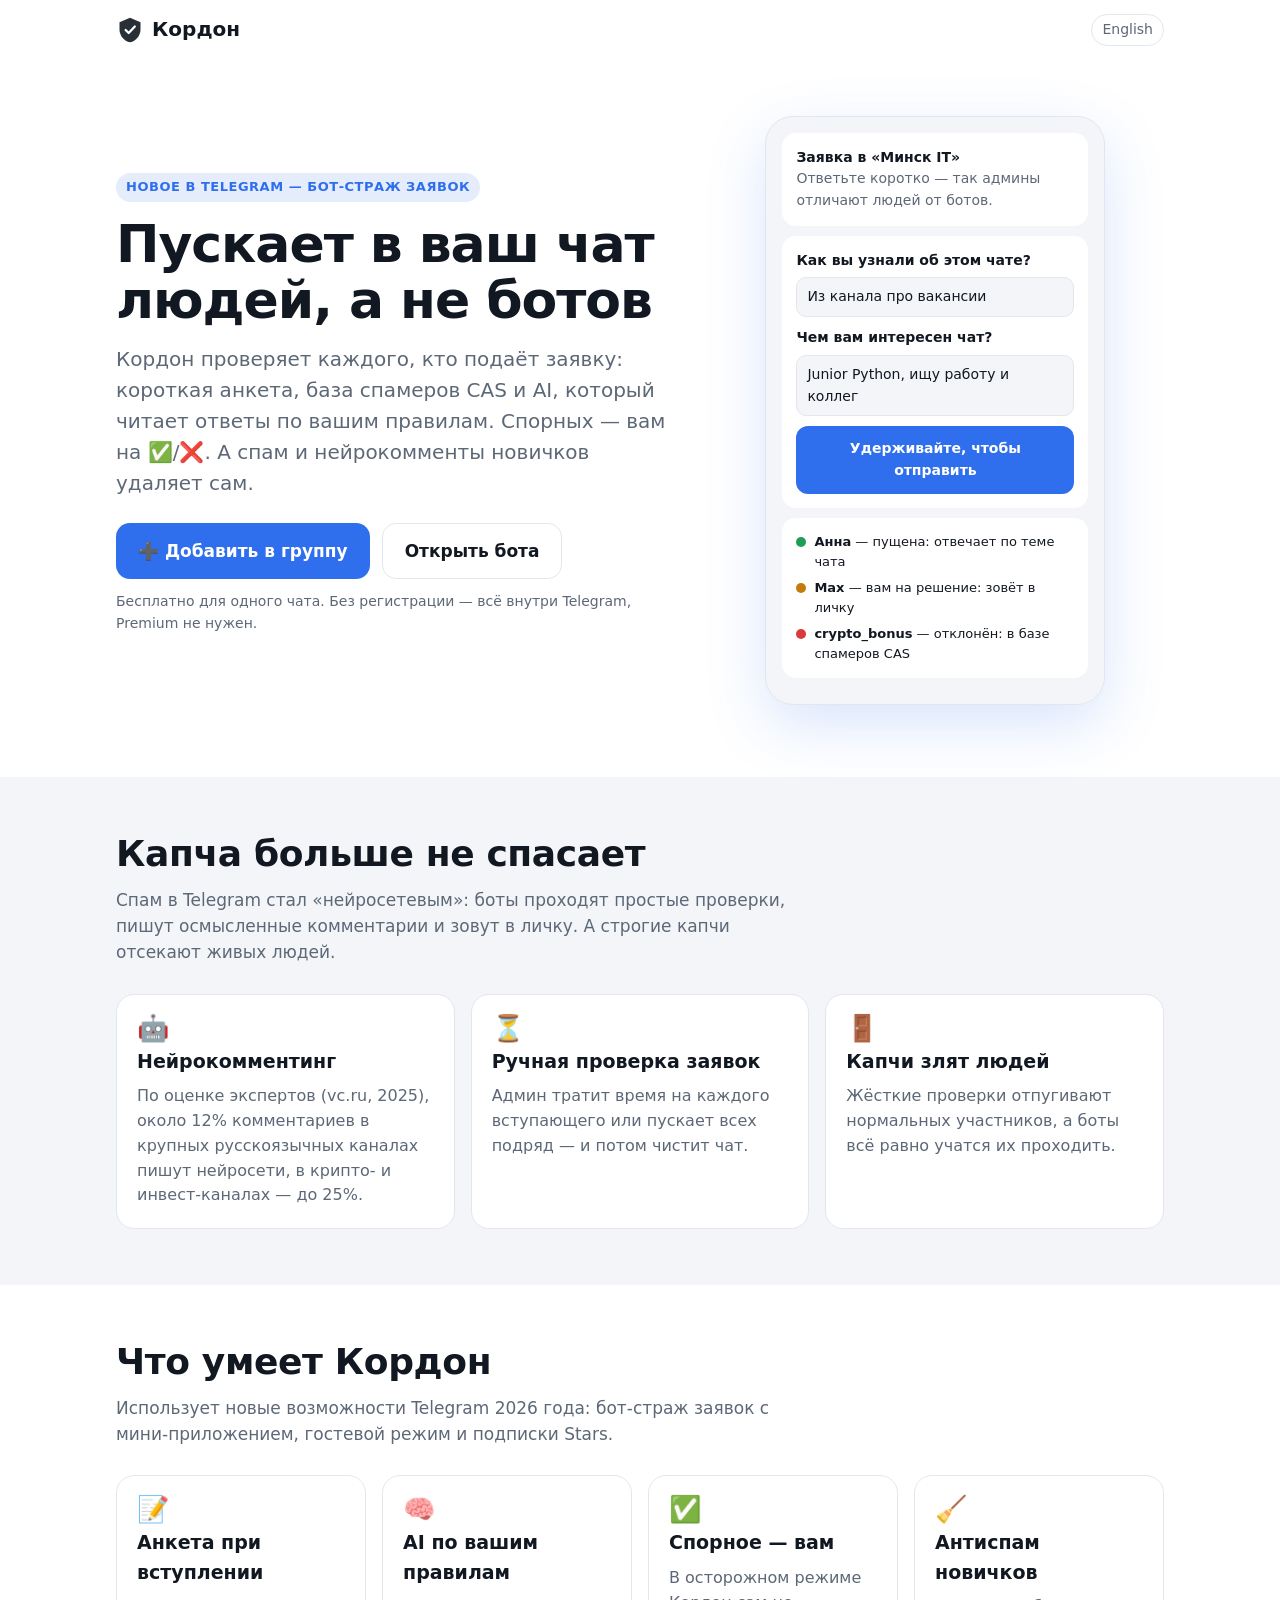
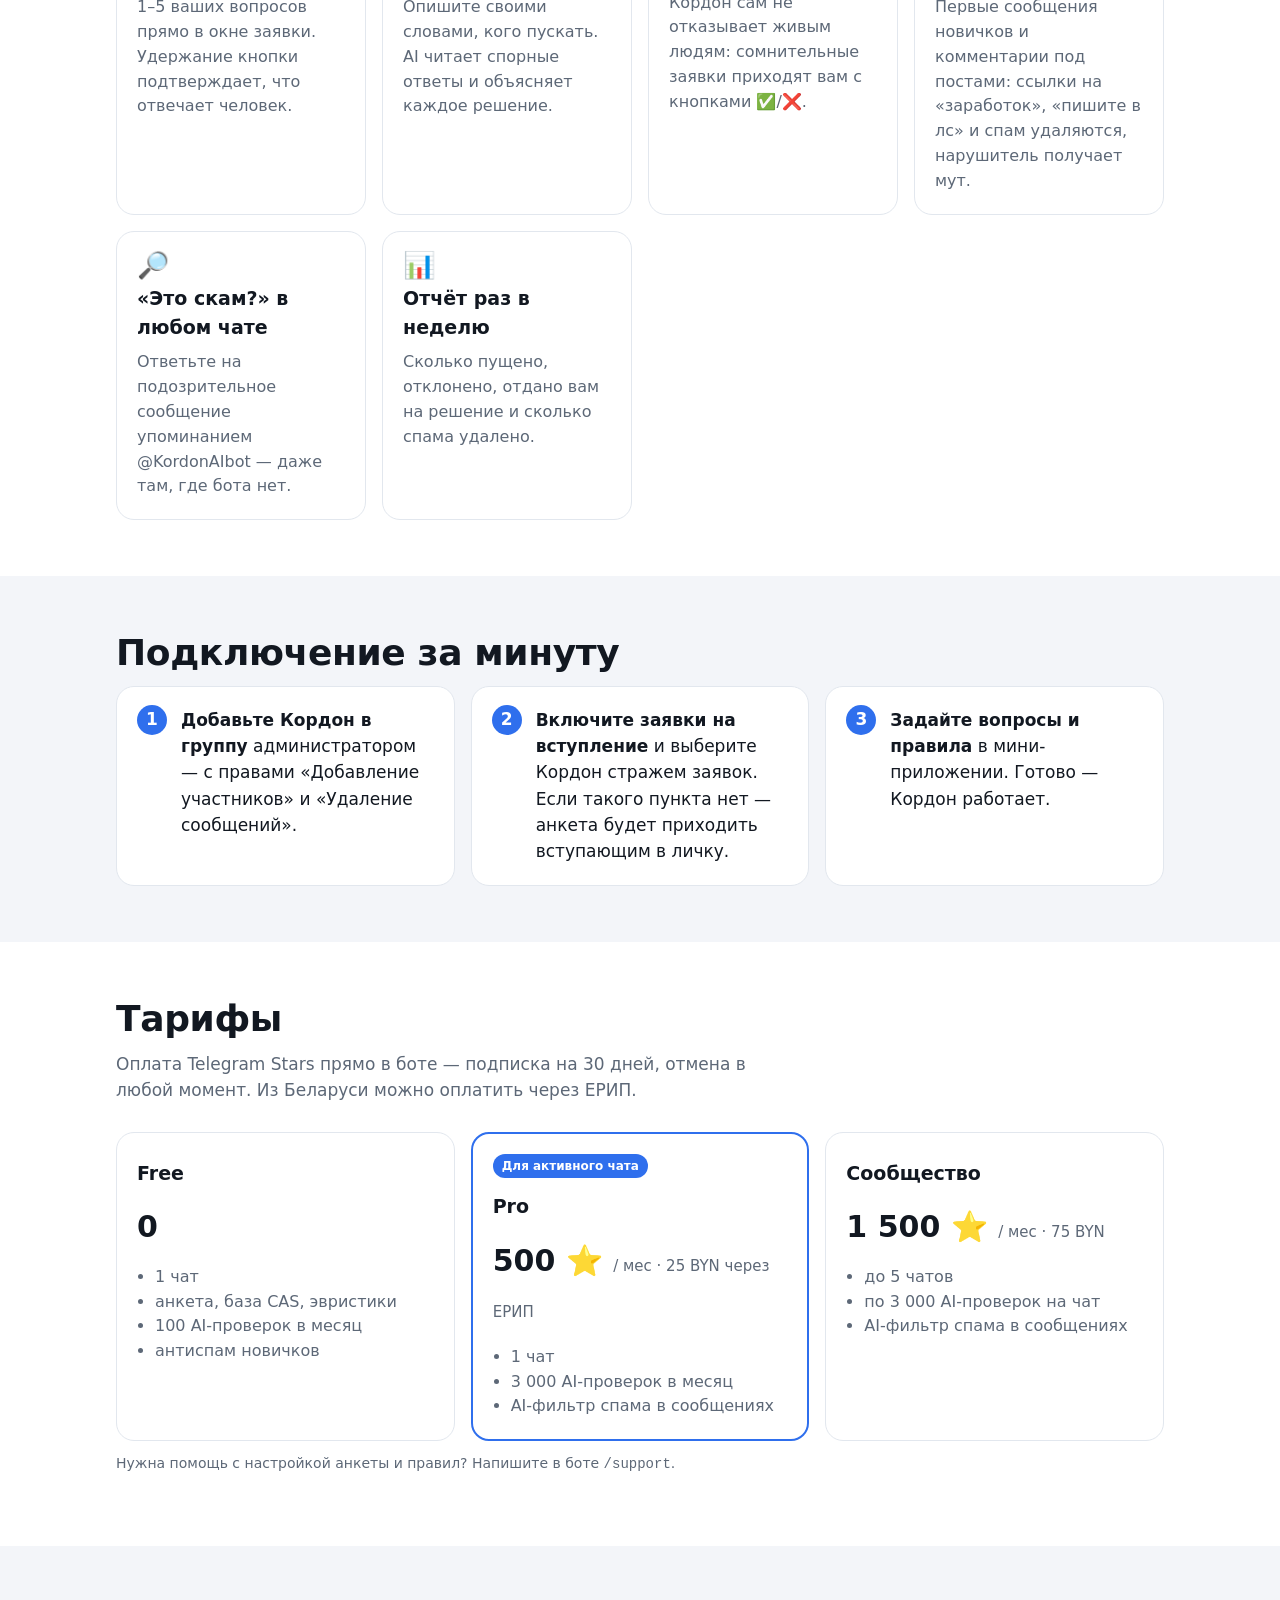
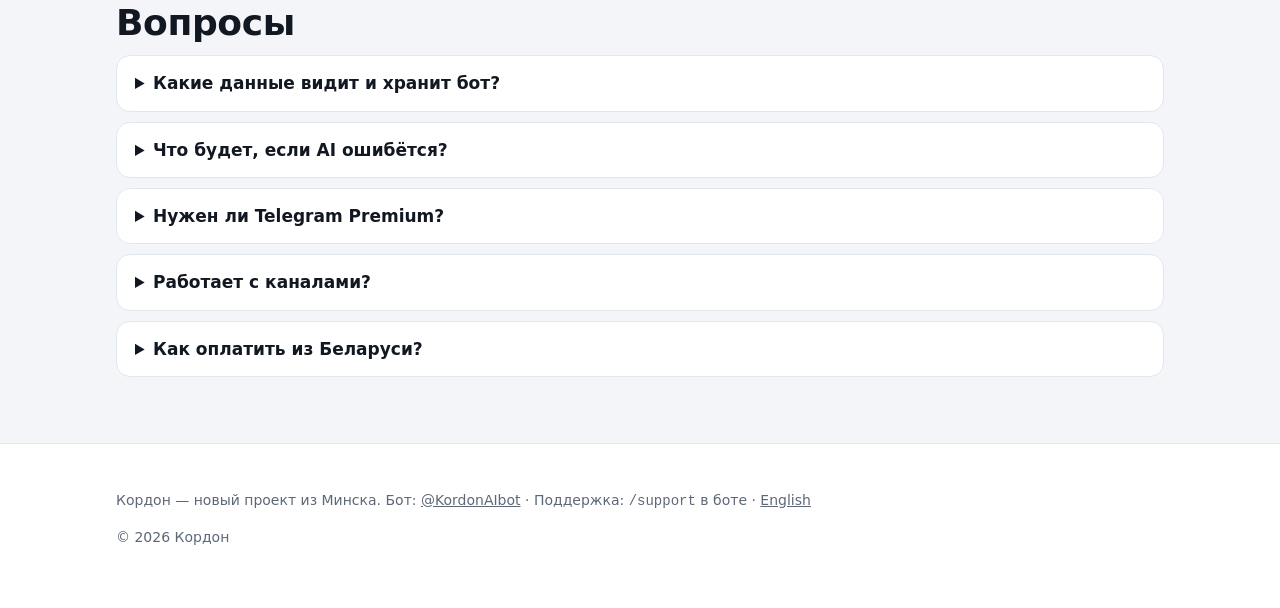
==== index.html @ aa1a2f5a "feat: Kordon landing page (RU/EN) Co-Authored-By: Claude Opus 5.5 <noreply@anthropic.com>" ====
<!doctype html>
<html lang="ru">
<head>
<meta charset="utf-8">
<meta name="viewport" content="width=device-width, initial-scale=1">
<title>Кордон — AI-страж Telegram-групп: пускает людей, а не ботов</title>
<meta name="description" content="Кордон проверяет заявки на вступление в Telegram-группы и каналы: анкета, база спамеров CAS и AI по вашим правилам. Удаляет спам и нейрокомменты новичков. Бесплатно для одного чата.">
<link rel="canonical" href="https://yarik002.github.io/kordon/">
<link rel="alternate" hreflang="ru" href="https://yarik002.github.io/kordon/">
<link rel="alternate" hreflang="en" href="https://yarik002.github.io/kordon/en/">
<meta property="og:title" content="Кордон — пускает в чат людей, а не ботов">
<meta property="og:description" content="AI-страж для Telegram-групп: анкета при вступлении, AI по вашим правилам, антиспам новичков.">
<meta property="og:type" content="website">
<meta property="og:url" content="https://yarik002.github.io/kordon/">
<link rel="icon" href="data:image/svg+xml,%3Csvg xmlns='http://www.w3.org/2000/svg' viewBox='0 0 32 32'%3E%3Cpath d='M16 2 4 7v8c0 7.5 5.1 13.4 12 15 6.9-1.6 12-7.5 12-15V7z' fill='%232f6fed'/%3E%3C/svg%3E">
<link rel="stylesheet" href="style.css">
<script type="application/ld+json">
{"@context":"https://schema.org","@type":"SoftwareApplication","name":"Кордон","applicationCategory":"BusinessApplication","operatingSystem":"Telegram",
 "description":"AI-страж для Telegram-групп и каналов: проверка заявок на вступление и антиспам.","url":"https://t.me/KordonAIbot",
 "offers":[{"@type":"Offer","name":"Free","price":"0","priceCurrency":"BYN"},{"@type":"Offer","name":"Pro","price":"25","priceCurrency":"BYN"},{"@type":"Offer","name":"Сообщество","price":"75","priceCurrency":"BYN"}]}
</script>
</head>
<body>
<div class="wrap">
  <header class="top">
    <a class="logo" href="./"><svg width="28" height="28" viewBox="0 0 32 32" aria-hidden="true"><path d="M16 2 4 7v8c0 7.5 5.1 13.4 12 15 6.9-1.6 12-7.5 12-15V7z" fill="currentColor" opacity=".9"/><path d="m11 16 3.5 3.5L21.5 12" stroke="#fff" stroke-width="2.6" fill="none" stroke-linecap="round" stroke-linejoin="round"/></svg>Кордон</a>
    <a class="lang" href="en/" hreflang="en" lang="en">English</a>
  </header>

  <main>
    <div class="hero">
      <div>
        <span class="eyebrow">Новое в Telegram — бот-страж заявок</span>
        <h1>Пускает в ваш чат людей, а&nbsp;не&nbsp;ботов</h1>
        <p class="lead">Кордон проверяет каждого, кто подаёт заявку: короткая анкета, база спамеров CAS и AI, который читает ответы по вашим правилам. Спорных — вам на ✅/❌. А спам и нейрокомменты новичков удаляет сам.</p>
        <div class="cta">
          <a class="btn" href="https://t.me/KordonAIbot?startgroup=setup&amp;admin=invite_users+delete_messages+restrict_members">➕ Добавить в группу</a>
          <a class="btn ghost" href="https://t.me/KordonAIbot">Открыть бота</a>
        </div>
        <p class="note">Бесплатно для одного чата. Без регистрации — всё внутри Telegram, Premium не нужен.</p>
      </div>
      <div class="phone" role="img" aria-label="Пример: анкета вступающего и решения Кордона">
        <div class="card"><b>Заявка в «Минск IT»</b><br><span style="color:var(--muted)">Ответьте коротко — так админы отличают людей от ботов.</span></div>
        <div class="card">
          <p class="q">Как вы узнали об этом чате?</p><div class="a">Из канала про вакансии</div>
          <p class="q">Чем вам интересен чат?</p><div class="a">Junior Python, ищу работу и коллег</div>
          <div class="hold">Удерживайте, чтобы отправить</div>
        </div>
        <div class="card">
          <div class="verdict"><span class="dot" style="background:var(--ok)"></span><span><b>Анна</b> — пущена: отвечает по теме чата</span></div>
          <div class="verdict" style="margin-top:6px"><span class="dot" style="background:var(--warn)"></span><span><b>Max</b> — вам на решение: зовёт в личку</span></div>
          <div class="verdict" style="margin-top:6px"><span class="dot" style="background:var(--bad)"></span><span><b>crypto_bonus</b> — отклонён: в базе спамеров CAS</span></div>
        </div>
      </div>
    </div>
  </main>
</div>

<section class="alt" id="why">
  <div class="wrap">
    <h2>Капча больше не спасает</h2>
    <p class="sub">Спам в Telegram стал «нейросетевым»: боты проходят простые проверки, пишут осмысленные комментарии и зовут в личку. А строгие капчи отсекают живых людей.</p>
    <div class="grid">
      <div class="tile"><div class="ico">🤖</div><h3>Нейрокомментинг</h3><p>По оценке экспертов (vc.ru, 2025), около 12% комментариев в крупных русскоязычных каналах пишут нейросети, в крипто- и инвест-каналах — до 25%.</p></div>
      <div class="tile"><div class="ico">⏳</div><h3>Ручная проверка заявок</h3><p>Админ тратит время на каждого вступающего или пускает всех подряд — и потом чистит чат.</p></div>
      <div class="tile"><div class="ico">🚪</div><h3>Капчи злят людей</h3><p>Жёсткие проверки отпугивают нормальных участников, а боты всё равно учатся их проходить.</p></div>
    </div>
  </div>
</section>

<section id="features">
  <div class="wrap">
    <h2>Что умеет Кордон</h2>
    <p class="sub">Использует новые возможности Telegram 2026 года: бот-страж заявок с мини-приложением, гостевой режим и подписки Stars.</p>
    <div class="grid">
      <div class="tile"><div class="ico">📝</div><h3>Анкета при вступлении</h3><p>1–5 ваших вопросов прямо в окне заявки. Удержание кнопки подтверждает, что отвечает человек.</p></div>
      <div class="tile"><div class="ico">🧠</div><h3>AI по вашим правилам</h3><p>Опишите своими словами, кого пускать. AI читает спорные ответы и объясняет каждое решение.</p></div>
      <div class="tile"><div class="ico">✅</div><h3>Спорное — вам</h3><p>В осторожном режиме Кордон сам не отказывает живым людям: сомнительные заявки приходят вам с кнопками ✅/❌.</p></div>
      <div class="tile"><div class="ico">🧹</div><h3>Антиспам новичков</h3><p>Первые сообщения новичков и комментарии под постами: ссылки на «заработок», «пишите в лс» и спам удаляются, нарушитель получает мут.</p></div>
      <div class="tile"><div class="ico">🔎</div><h3>«Это скам?» в любом чате</h3><p>Ответьте на подозрительное сообщение упоминанием @KordonAIbot — даже там, где бота нет.</p></div>
      <div class="tile"><div class="ico">📊</div><h3>Отчёт раз в неделю</h3><p>Сколько пущено, отклонено, отдано вам на решение и сколько спама удалено.</p></div>
    </div>
  </div>
</section>

<section class="alt" id="how">
  <div class="wrap">
    <h2>Подключение за минуту</h2>
    <ol class="steps">
      <li><b>Добавьте Кордон в группу</b> администратором — с правами «Добавление участников» и «Удаление сообщений».</li>
      <li><b>Включите заявки на вступление</b> и выберите Кордон стражем заявок. Если такого пункта нет — анкета будет приходить вступающим в личку.</li>
      <li><b>Задайте вопросы и правила</b> в мини-приложении. Готово — Кордон работает.</li>
    </ol>
  </div>
</section>

<section id="pricing">
  <div class="wrap">
    <h2>Тарифы</h2>
    <p class="sub">Оплата Telegram Stars прямо в боте — подписка на 30 дней, отмена в любой момент. Из Беларуси можно оплатить через ЕРИП.</p>
    <div class="grid">
      <div class="tile price"><h3>Free</h3><div class="amount">0</div><ul><li>1 чат</li><li>анкета, база CAS, эвристики</li><li>100 AI-проверок в месяц</li><li>антиспам новичков</li></ul></div>
      <div class="tile price hot"><span class="tag">Для активного чата</span><h3>Pro</h3><div class="amount">500 ⭐ <small>/ мес · 25 BYN через ЕРИП</small></div><ul><li>1 чат</li><li>3 000 AI-проверок в месяц</li><li>AI-фильтр спама в сообщениях</li></ul></div>
      <div class="tile price"><h3>Сообщество</h3><div class="amount">1 500 ⭐ <small>/ мес · 75 BYN</small></div><ul><li>до 5 чатов</li><li>по 3 000 AI-проверок на чат</li><li>AI-фильтр спама в сообщениях</li></ul></div>
    </div>
    <p class="note">Нужна помощь с настройкой анкеты и правил? Напишите в боте <code>/support</code>.</p>
  </div>
</section>

<section class="alt" id="faq">
  <div class="wrap">
    <h2>Вопросы</h2>
    <details><summary>Какие данные видит и хранит бот?</summary><p>Только заявки и сообщения в чатах, где он администратор. Ответы анкет видят админы чата, через 30 дней они удаляются. Для проверки спорных случаев текст отправляется AI-провайдеру (Google Gemini или OpenRouter). Мы не продаём данные и не собираем переписку массово.</p></details>
    <details><summary>Что будет, если AI ошибётся?</summary><p>В осторожном режиме (по умолчанию) AI не отклоняет людей сам: спорные заявки решаете вы. У каждого решения есть причина — её видно в уведомлении.</p></details>
    <details><summary>Нужен ли Telegram Premium?</summary><p>Нет. Ни вам, ни участникам.</p></details>
    <details><summary>Работает с каналами?</summary><p>Да. Для закрытого канала с заявками — анкета при вступлении. Для комментариев — добавьте Кордон администратором в группу обсуждений канала.</p></details>
    <details><summary>Как оплатить из Беларуси?</summary><p>Telegram Stars прямо в боте или ЕРИП: напишите в боте <code>/support</code> с названием тарифа — пришлём реквизиты.</p></details>
  </div>
</section>

<footer>
  <div class="wrap">
    <p>Кордон — новый проект из Минска. Бот: <a href="https://t.me/KordonAIbot">@KordonAIbot</a> · Поддержка: <code>/support</code> в боте · <a href="en/" hreflang="en">English</a></p>
    <p>© 2026 Кордон</p>
  </div>
</footer>
</body>
</html>
---- style.css ----
:root {
  color-scheme: light dark;
  --bg: #ffffff; --bg2: #f3f5f9; --text: #121821; --muted: #5d6877; --line: #e2e7ee;
  --accent: #2f6fed; --accent-2: #1d4fc4; --on-accent: #fff; --ok: #1f9d55; --warn: #c27c0e; --bad: #d93a3a;
  --radius: 18px; --max: 1080px;
}
@media (prefers-color-scheme: dark) {
  :root { --bg: #0e141b; --bg2: #151d27; --text: #eef2f7; --muted: #9aa7b6; --line: #253140; --accent: #5b8ff5; --accent-2: #7aa6ff; }
}
* { box-sizing: border-box; }
html { -webkit-text-size-adjust: 100%; scroll-behavior: smooth; }
body { margin: 0; background: var(--bg); color: var(--text); font: 17px/1.55 system-ui, -apple-system, "Segoe UI", Roboto, sans-serif; overflow-wrap: anywhere; }
a { color: var(--accent); }
.wrap { max-width: var(--max); margin: 0 auto; padding: 0 16px; }
header.top { display: flex; align-items: center; justify-content: space-between; gap: 12px; padding: 14px 0; }
.logo { display: flex; align-items: center; gap: 8px; font-weight: 800; font-size: 20px; color: var(--text); text-decoration: none; }
.logo svg { flex: none; }
.lang { font-size: 14px; color: var(--muted); text-decoration: none; border: 1px solid var(--line); padding: 4px 10px; border-radius: 99px; }
.hero { display: grid; gap: 32px; align-items: center; padding: 32px 0 48px; }
@media (min-width: 860px) { .hero { grid-template-columns: 1.1fr .9fr; padding: 56px 0 72px; } }
.eyebrow { display: inline-block; font-size: 13px; font-weight: 700; letter-spacing: .04em; text-transform: uppercase; color: var(--accent); background: color-mix(in srgb, var(--accent) 12%, transparent); padding: 4px 10px; border-radius: 99px; }
h1 { font-size: clamp(32px, 6vw, 52px); line-height: 1.08; margin: 14px 0 16px; letter-spacing: -.02em; }
.lead { font-size: clamp(17px, 2.2vw, 20px); color: var(--muted); margin: 0 0 24px; max-width: 34em; }
.cta { display: flex; flex-wrap: wrap; gap: 12px; }
.btn { display: inline-flex; align-items: center; justify-content: center; gap: 8px; padding: 14px 22px; border-radius: 14px; font-weight: 700; text-decoration: none; background: var(--accent); color: var(--on-accent); }
.btn:hover { background: var(--accent-2); }
.btn.ghost { background: transparent; color: var(--text); border: 1px solid var(--line); }
.note { font-size: 14px; color: var(--muted); margin-top: 12px; }
/* макет анкеты */
.phone { justify-self: center; width: min(340px, 100%); background: var(--bg2); border: 1px solid var(--line); border-radius: 28px; padding: 16px; box-shadow: 0 20px 60px color-mix(in srgb, var(--accent) 18%, transparent); }
.phone .card { background: var(--bg); border-radius: 14px; padding: 14px; margin-bottom: 10px; font-size: 14px; }
.phone .q { font-weight: 700; margin: 0 0 6px; }
.phone .a { background: var(--bg2); border: 1px solid var(--line); border-radius: 10px; padding: 8px 10px; color: var(--text); margin-bottom: 10px; }
.phone .hold { background: var(--accent); color: var(--on-accent); text-align: center; font-weight: 700; padding: 12px; border-radius: 12px; font-size: 14px; }
.phone .verdict { display: flex; gap: 8px; align-items: flex-start; font-size: 13px; }
.dot { width: 10px; height: 10px; border-radius: 50%; margin-top: 5px; flex: none; }
section { padding: 56px 0; }
section.alt { background: var(--bg2); }
h2 { font-size: clamp(26px, 4vw, 36px); line-height: 1.15; margin: 0 0 12px; letter-spacing: -.01em; }
.sub { color: var(--muted); margin: 0 0 28px; max-width: 40em; }
.grid { display: grid; gap: 16px; grid-template-columns: repeat(auto-fit, minmax(min(100%, 240px), 1fr)); }
.tile { background: var(--bg); border: 1px solid var(--line); border-radius: var(--radius); padding: 20px; }
section.alt .tile { background: var(--bg); }
.tile h3 { margin: 6px 0 8px; font-size: 19px; }
.tile p { margin: 0; color: var(--muted); font-size: 16px; }
.ico { font-size: 26px; line-height: 1; }
.steps { counter-reset: s; display: grid; gap: 16px; grid-template-columns: repeat(auto-fit, minmax(min(100%, 260px), 1fr)); }
.steps li { list-style: none; background: var(--bg); border: 1px solid var(--line); border-radius: var(--radius); padding: 20px 20px 20px 64px; position: relative; }
.steps li::before { counter-increment: s; content: counter(s); position: absolute; left: 20px; top: 18px; width: 30px; height: 30px; border-radius: 50%; background: var(--accent); color: var(--on-accent); display: grid; place-items: center; font-weight: 800; }
.steps { padding: 0; margin: 0; }
.price { display: flex; flex-direction: column; gap: 8px; }
.price .amount { font-size: 30px; font-weight: 800; }
.price .amount small { font-size: 15px; color: var(--muted); font-weight: 500; }
.price ul { margin: 6px 0 0; padding-left: 18px; color: var(--muted); font-size: 16px; }
.price.hot { border: 2px solid var(--accent); }
.tag { align-self: flex-start; font-size: 12px; font-weight: 800; color: var(--on-accent); background: var(--accent); padding: 3px 9px; border-radius: 99px; }
details { background: var(--bg); border: 1px solid var(--line); border-radius: 14px; padding: 14px 18px; margin-bottom: 10px; }
summary { cursor: pointer; font-weight: 700; }
details p { color: var(--muted); margin: 10px 0 0; }
footer { padding: 32px 0 48px; color: var(--muted); font-size: 14px; border-top: 1px solid var(--line); }
footer a { color: var(--muted); }
:focus-visible { outline: 3px solid var(--accent); outline-offset: 3px; border-radius: 6px; }
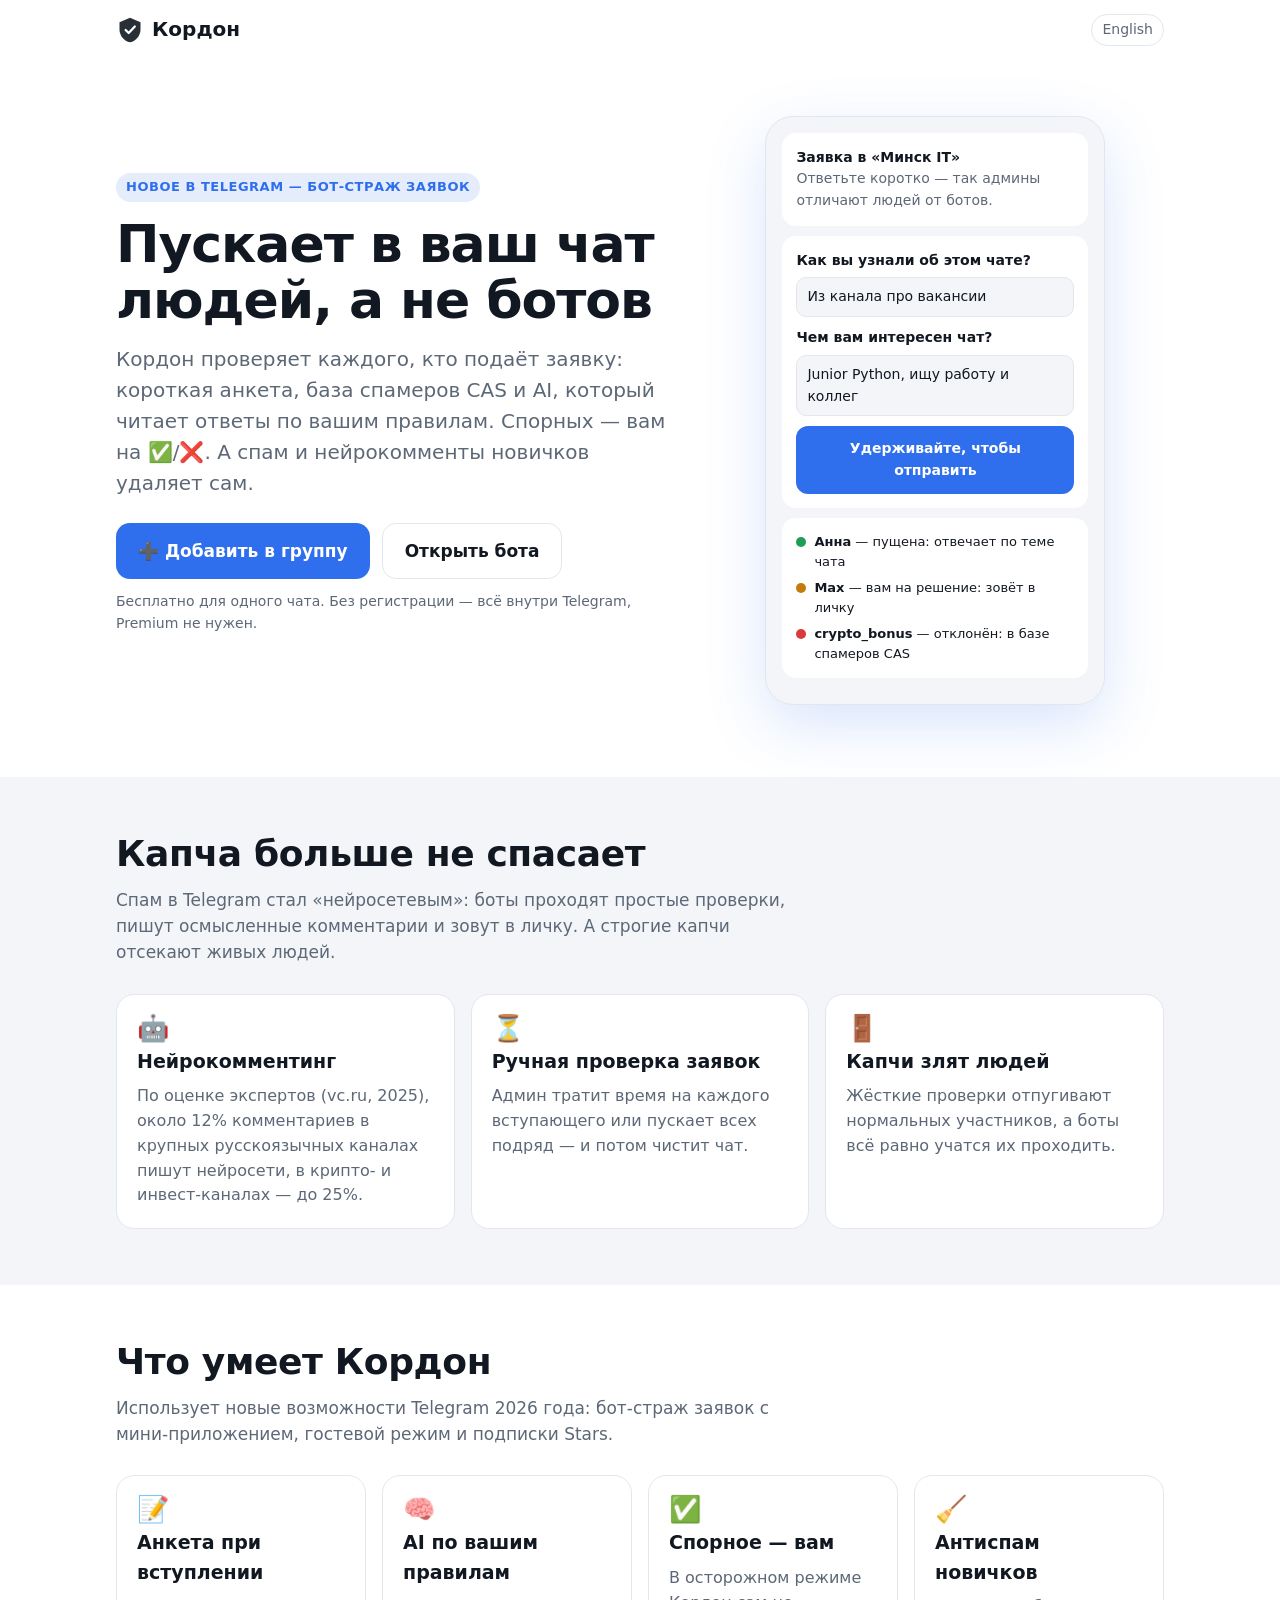
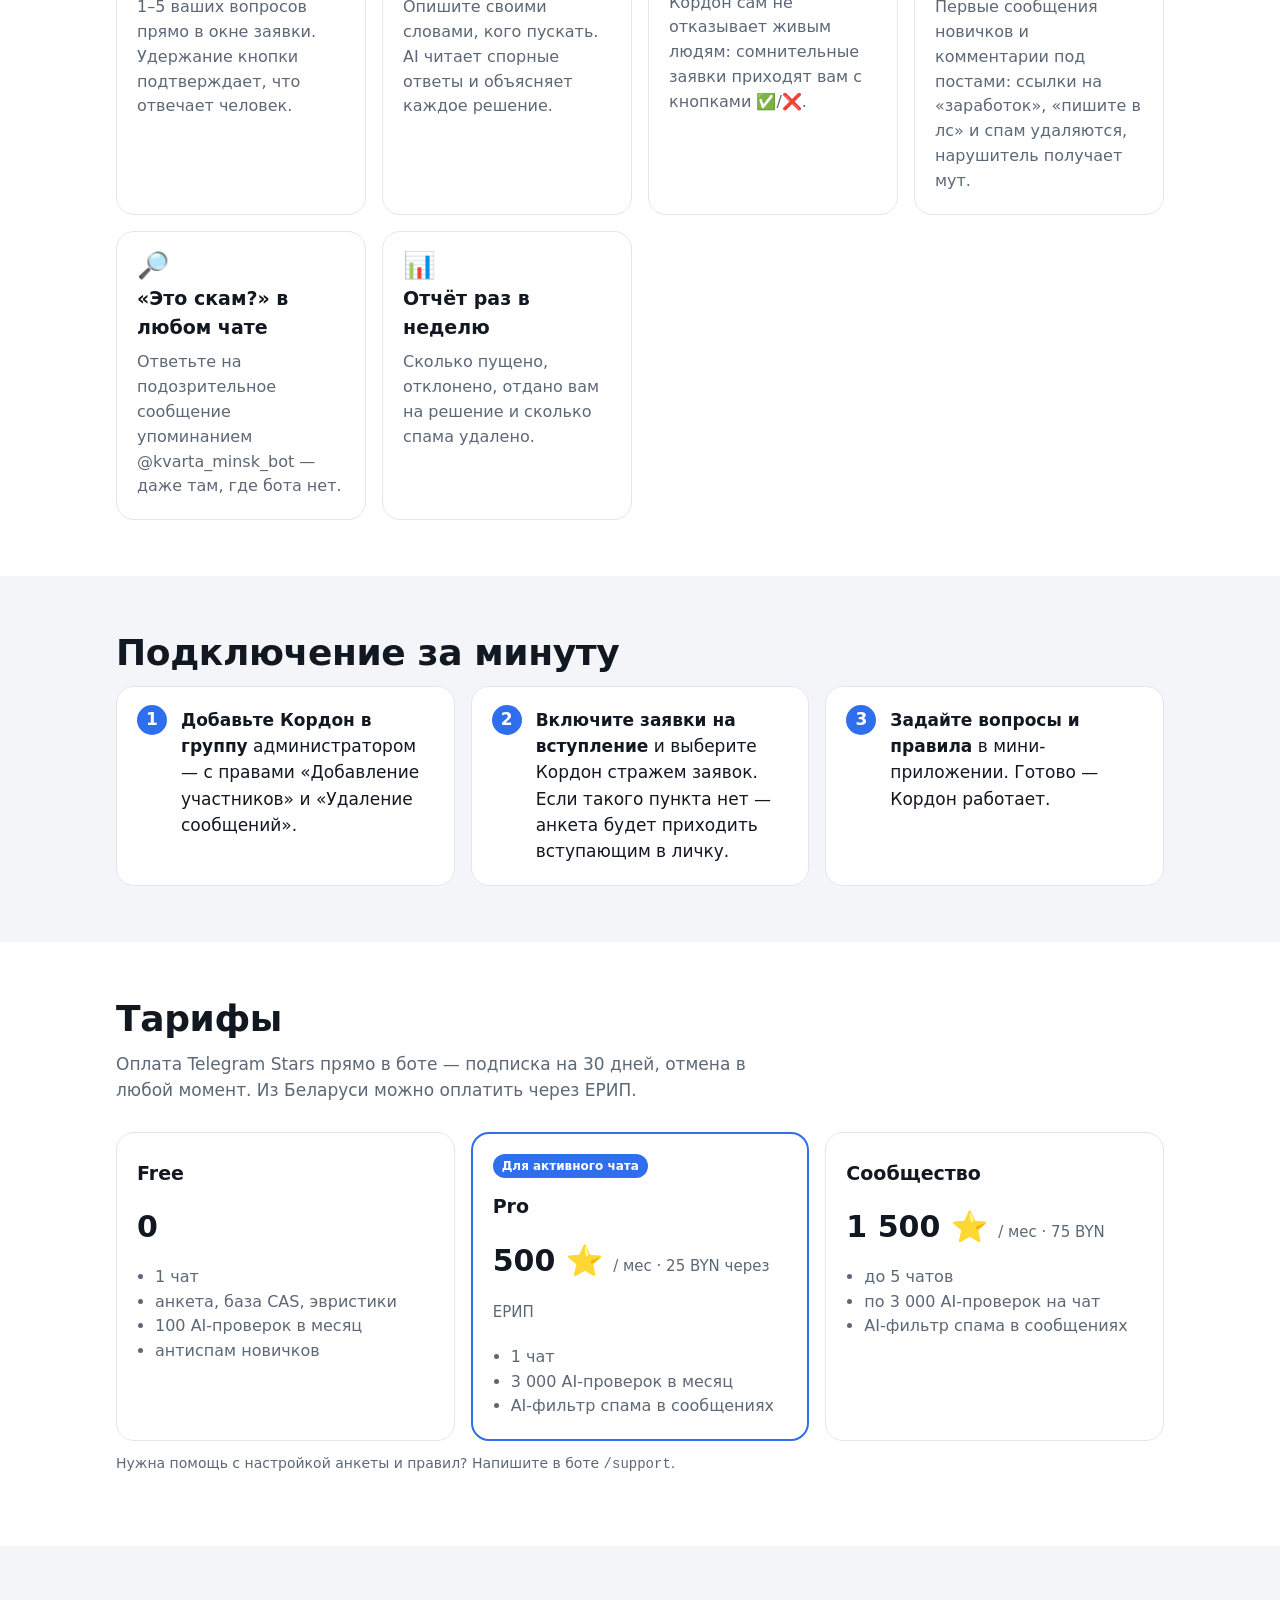
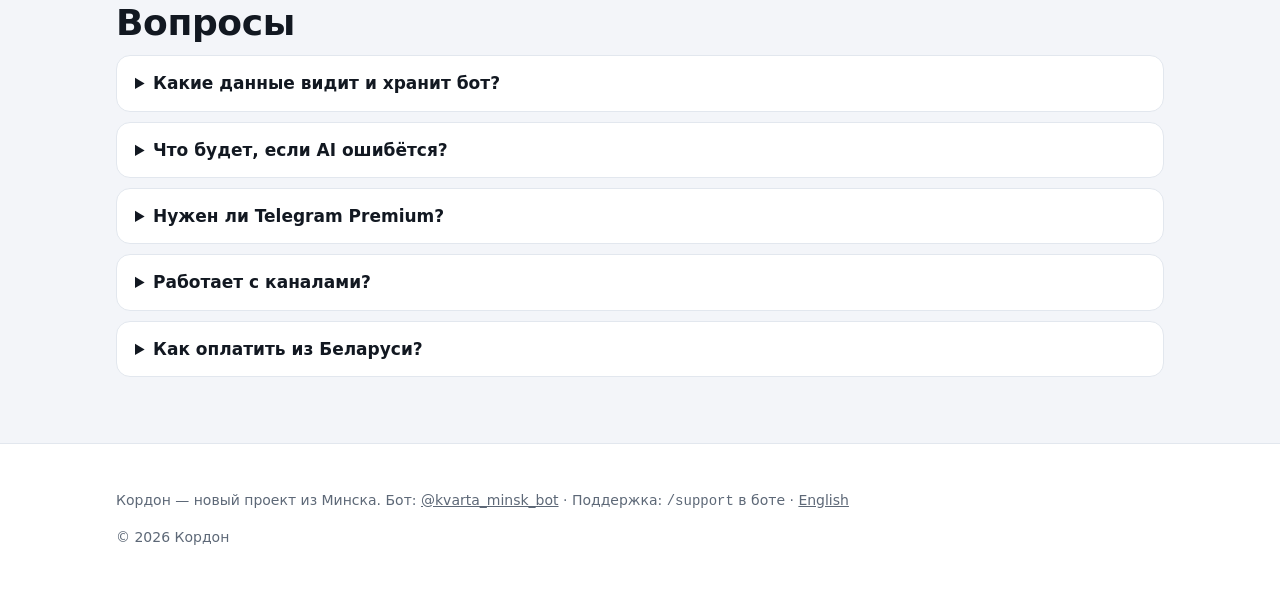
==== commit d502e6fd: "chore: bot username kvarta_minsk_bot Co-Authored-By: Claude Opus 5.5 <noreply@anthropic.com>" ====
--- a/index.html
+++ b/index.html
@@ -16,7 +16,7 @@
 <link rel="stylesheet" href="style.css">
 <script type="application/ld+json">
 {"@context":"https://schema.org","@type":"SoftwareApplication","name":"Кордон","applicationCategory":"BusinessApplication","operatingSystem":"Telegram",
- "description":"AI-страж для Telegram-групп и каналов: проверка заявок на вступление и антиспам.","url":"https://t.me/KordonAIbot",
+ "description":"AI-страж для Telegram-групп и каналов: проверка заявок на вступление и антиспам.","url":"https://t.me/kvarta_minsk_bot",
  "offers":[{"@type":"Offer","name":"Free","price":"0","priceCurrency":"BYN"},{"@type":"Offer","name":"Pro","price":"25","priceCurrency":"BYN"},{"@type":"Offer","name":"Сообщество","price":"75","priceCurrency":"BYN"}]}
 </script>
 </head>
@@ -34,8 +34,8 @@
         <h1>Пускает в ваш чат людей, а&nbsp;не&nbsp;ботов</h1>
         <p class="lead">Кордон проверяет каждого, кто подаёт заявку: короткая анкета, база спамеров CAS и AI, который читает ответы по вашим правилам. Спорных — вам на ✅/❌. А спам и нейрокомменты новичков удаляет сам.</p>
         <div class="cta">
-          <a class="btn" href="https://t.me/KordonAIbot?startgroup=setup&amp;admin=invite_users+delete_messages+restrict_members">➕ Добавить в группу</a>
-          <a class="btn ghost" href="https://t.me/KordonAIbot">Открыть бота</a>
+          <a class="btn" href="https://t.me/kvarta_minsk_bot?startgroup=setup&amp;admin=invite_users+delete_messages+restrict_members">➕ Добавить в группу</a>
+          <a class="btn ghost" href="https://t.me/kvarta_minsk_bot">Открыть бота</a>
         </div>
         <p class="note">Бесплатно для одного чата. Без регистрации — всё внутри Telegram, Premium не нужен.</p>
       </div>
@@ -77,7 +77,7 @@
       <div class="tile"><div class="ico">🧠</div><h3>AI по вашим правилам</h3><p>Опишите своими словами, кого пускать. AI читает спорные ответы и объясняет каждое решение.</p></div>
       <div class="tile"><div class="ico">✅</div><h3>Спорное — вам</h3><p>В осторожном режиме Кордон сам не отказывает живым людям: сомнительные заявки приходят вам с кнопками ✅/❌.</p></div>
       <div class="tile"><div class="ico">🧹</div><h3>Антиспам новичков</h3><p>Первые сообщения новичков и комментарии под постами: ссылки на «заработок», «пишите в лс» и спам удаляются, нарушитель получает мут.</p></div>
-      <div class="tile"><div class="ico">🔎</div><h3>«Это скам?» в любом чате</h3><p>Ответьте на подозрительное сообщение упоминанием @KordonAIbot — даже там, где бота нет.</p></div>
+      <div class="tile"><div class="ico">🔎</div><h3>«Это скам?» в любом чате</h3><p>Ответьте на подозрительное сообщение упоминанием @kvarta_minsk_bot — даже там, где бота нет.</p></div>
       <div class="tile"><div class="ico">📊</div><h3>Отчёт раз в неделю</h3><p>Сколько пущено, отклонено, отдано вам на решение и сколько спама удалено.</p></div>
     </div>
   </div>
@@ -120,7 +120,7 @@
 
 <footer>
   <div class="wrap">
-    <p>Кордон — новый проект из Минска. Бот: <a href="https://t.me/KordonAIbot">@KordonAIbot</a> · Поддержка: <code>/support</code> в боте · <a href="en/" hreflang="en">English</a></p>
+    <p>Кордон — новый проект из Минска. Бот: <a href="https://t.me/kvarta_minsk_bot">@kvarta_minsk_bot</a> · Поддержка: <code>/support</code> в боте · <a href="en/" hreflang="en">English</a></p>
     <p>© 2026 Кордон</p>
   </div>
 </footer>
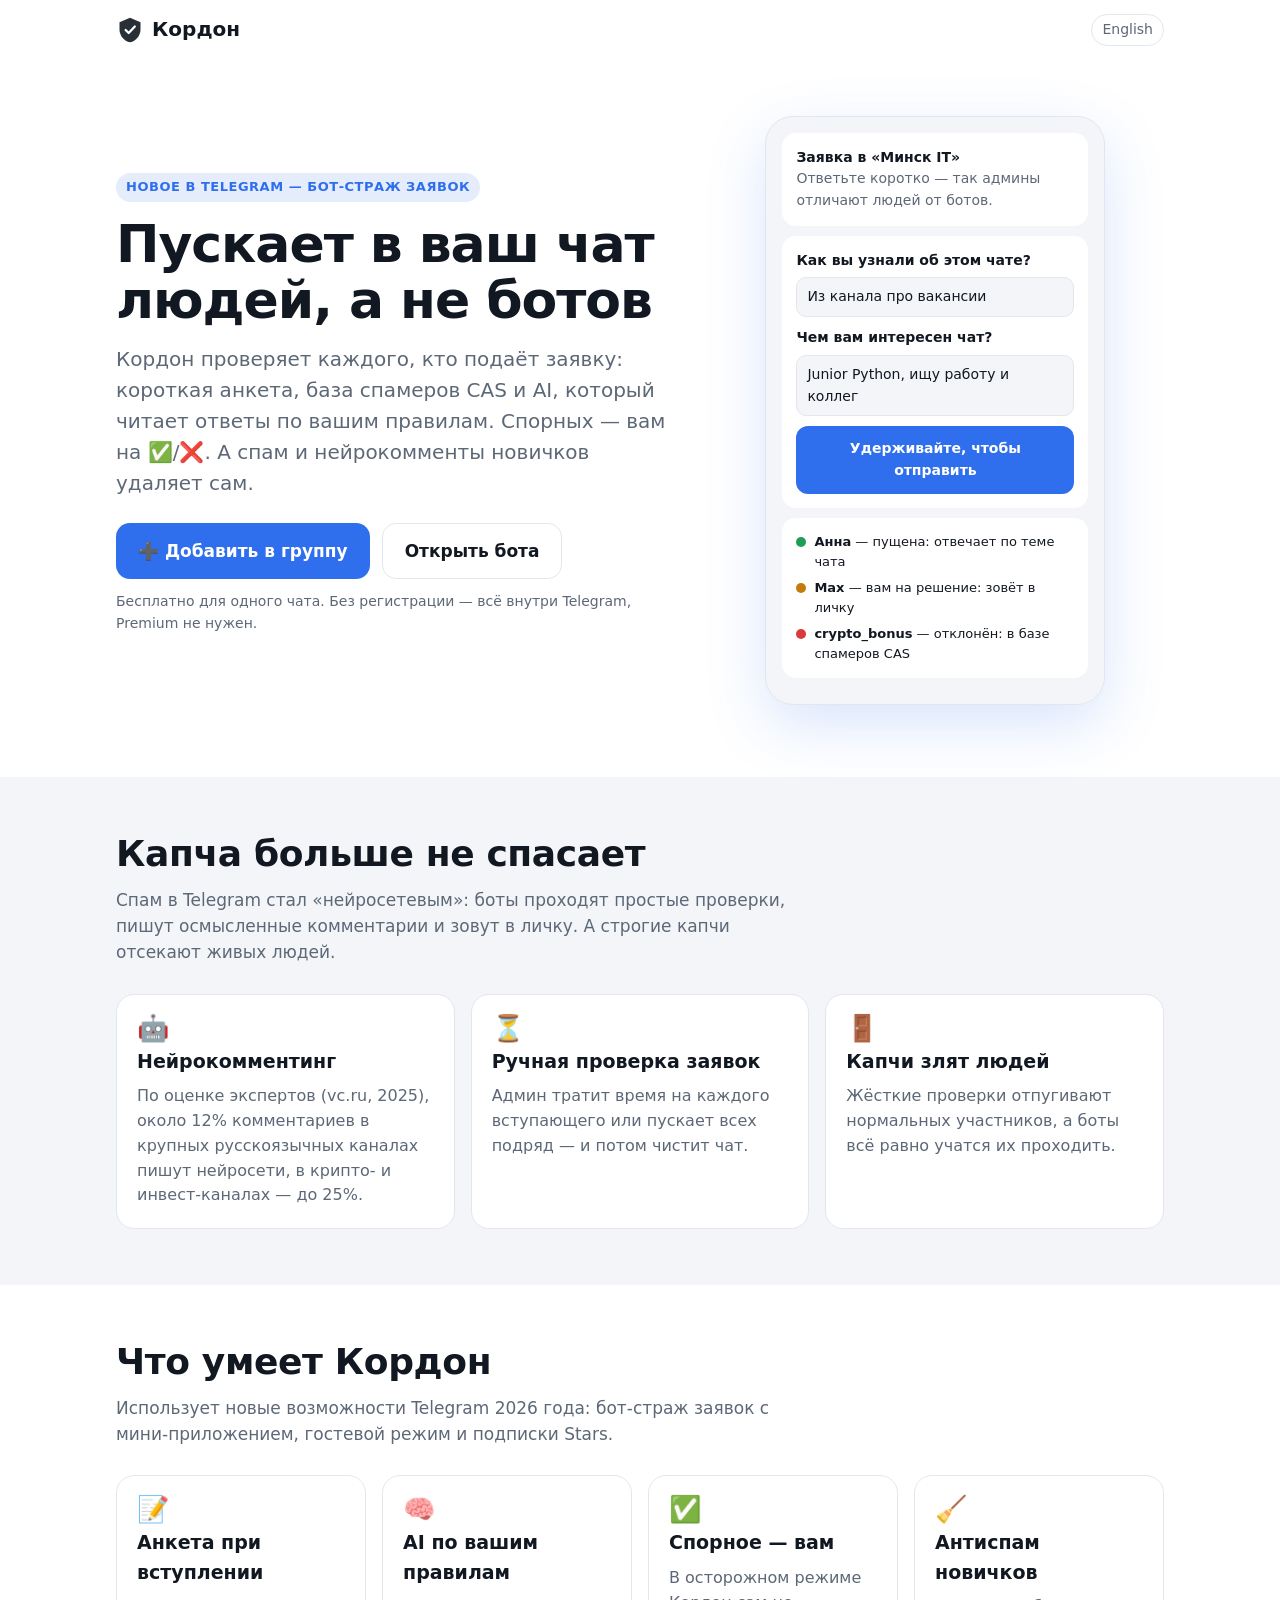
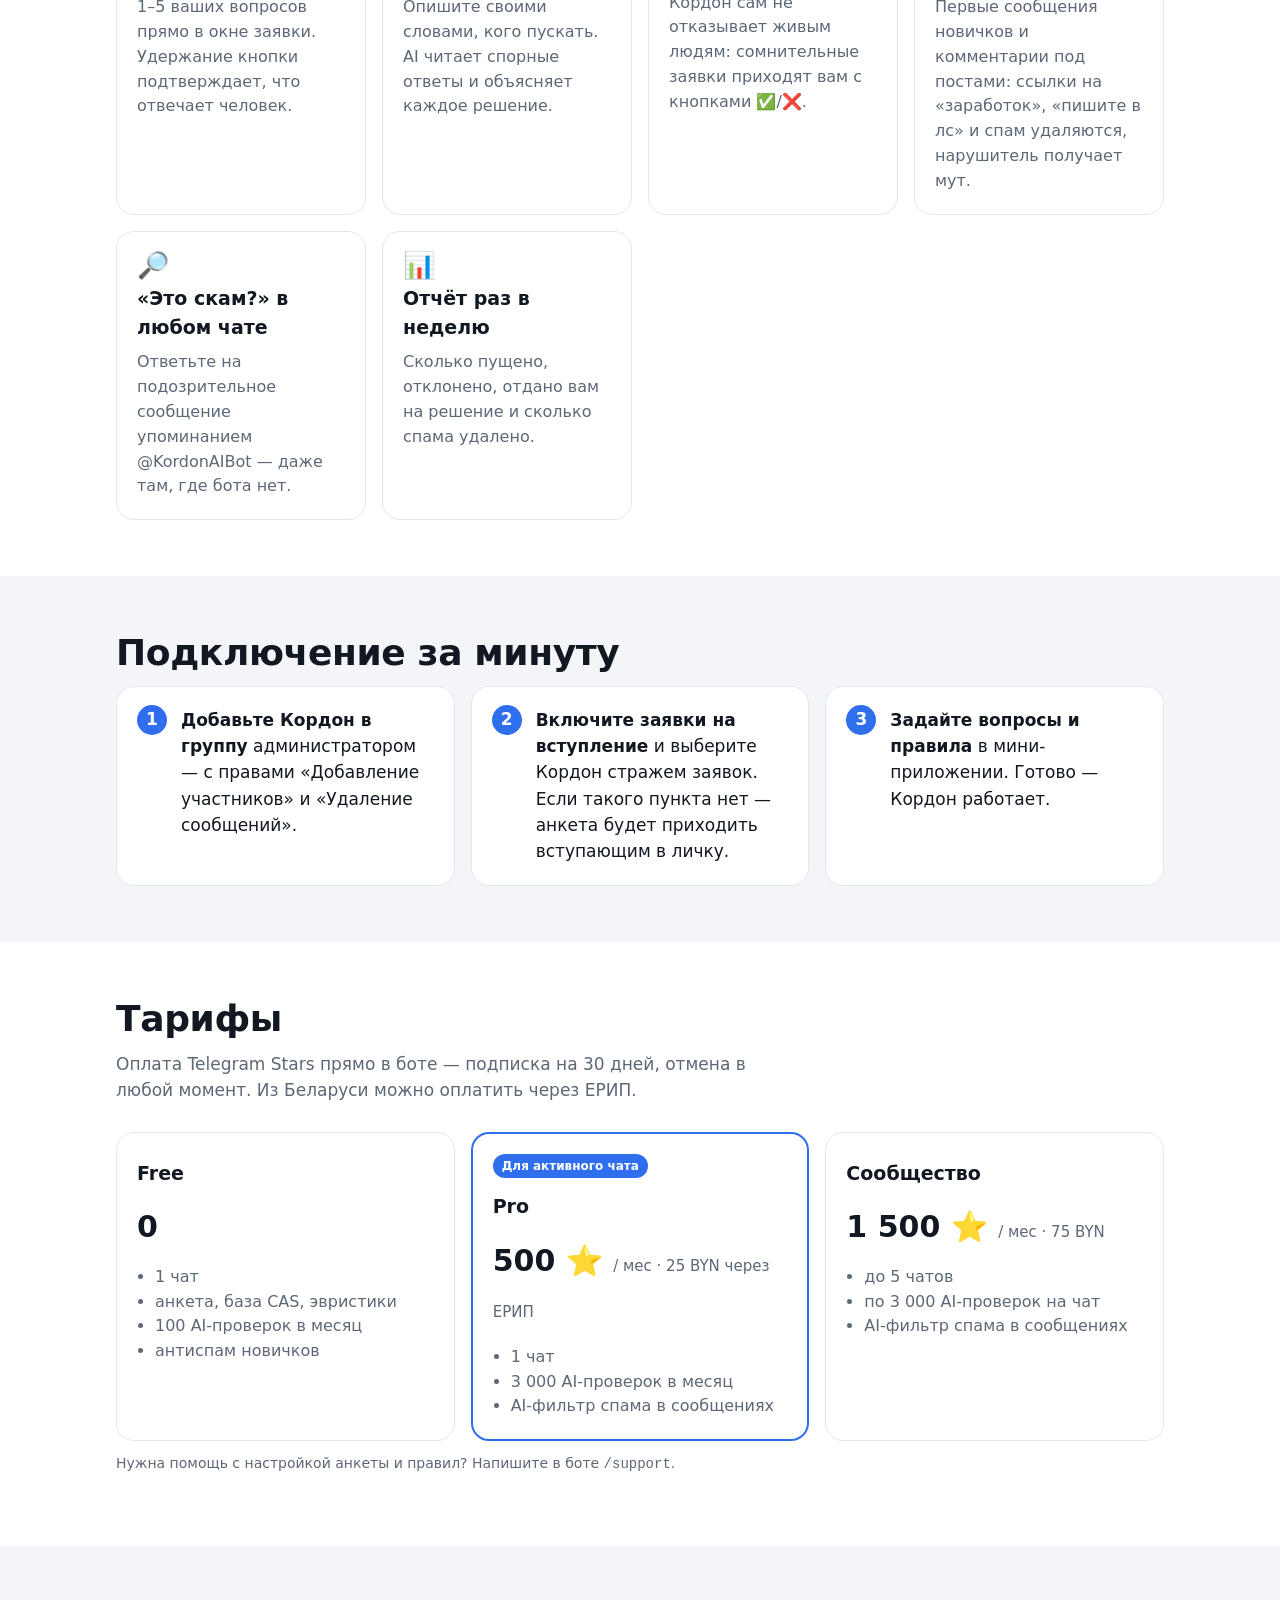
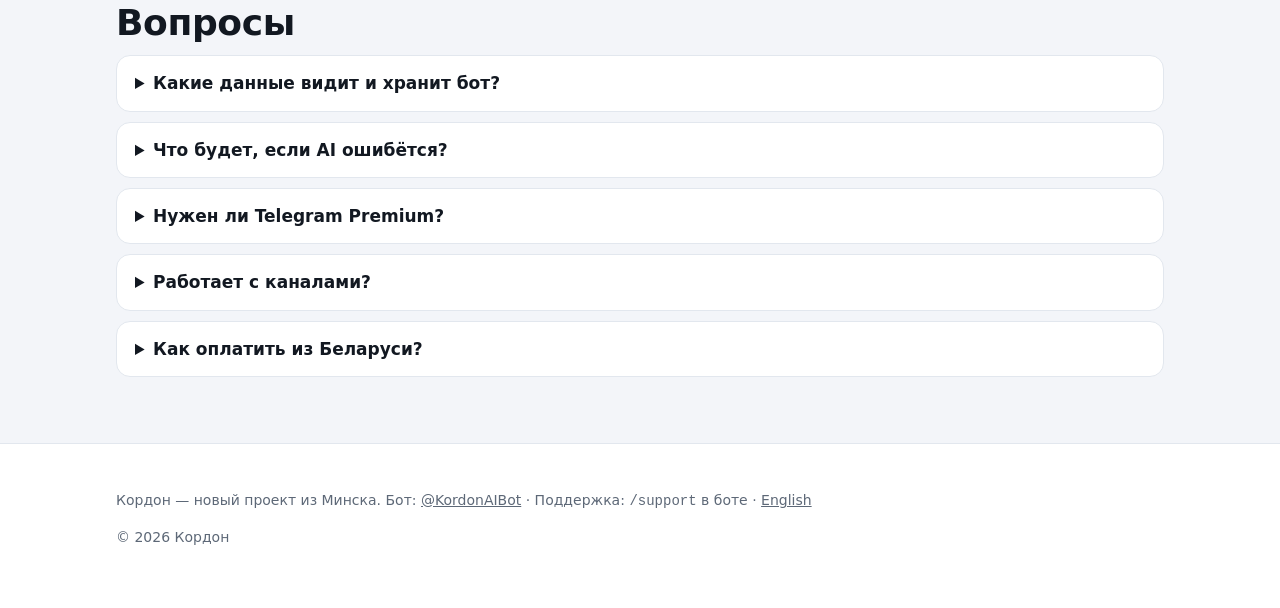
==== commit e990b75c: "chore: bot username KordonAIBot Co-Authored-By: Claude Opus 5.5 <noreply@anthropic.com>" ====
--- a/index.html
+++ b/index.html
@@ -16,7 +16,7 @@
 <link rel="stylesheet" href="style.css">
 <script type="application/ld+json">
 {"@context":"https://schema.org","@type":"SoftwareApplication","name":"Кордон","applicationCategory":"BusinessApplication","operatingSystem":"Telegram",
- "description":"AI-страж для Telegram-групп и каналов: проверка заявок на вступление и антиспам.","url":"https://t.me/kvarta_minsk_bot",
+ "description":"AI-страж для Telegram-групп и каналов: проверка заявок на вступление и антиспам.","url":"https://t.me/KordonAIBot",
  "offers":[{"@type":"Offer","name":"Free","price":"0","priceCurrency":"BYN"},{"@type":"Offer","name":"Pro","price":"25","priceCurrency":"BYN"},{"@type":"Offer","name":"Сообщество","price":"75","priceCurrency":"BYN"}]}
 </script>
 </head>
@@ -34,8 +34,8 @@
         <h1>Пускает в ваш чат людей, а&nbsp;не&nbsp;ботов</h1>
         <p class="lead">Кордон проверяет каждого, кто подаёт заявку: короткая анкета, база спамеров CAS и AI, который читает ответы по вашим правилам. Спорных — вам на ✅/❌. А спам и нейрокомменты новичков удаляет сам.</p>
         <div class="cta">
-          <a class="btn" href="https://t.me/kvarta_minsk_bot?startgroup=setup&amp;admin=invite_users+delete_messages+restrict_members">➕ Добавить в группу</a>
-          <a class="btn ghost" href="https://t.me/kvarta_minsk_bot">Открыть бота</a>
+          <a class="btn" href="https://t.me/KordonAIBot?startgroup=setup&amp;admin=invite_users+delete_messages+restrict_members">➕ Добавить в группу</a>
+          <a class="btn ghost" href="https://t.me/KordonAIBot">Открыть бота</a>
         </div>
         <p class="note">Бесплатно для одного чата. Без регистрации — всё внутри Telegram, Premium не нужен.</p>
       </div>
@@ -77,7 +77,7 @@
       <div class="tile"><div class="ico">🧠</div><h3>AI по вашим правилам</h3><p>Опишите своими словами, кого пускать. AI читает спорные ответы и объясняет каждое решение.</p></div>
       <div class="tile"><div class="ico">✅</div><h3>Спорное — вам</h3><p>В осторожном режиме Кордон сам не отказывает живым людям: сомнительные заявки приходят вам с кнопками ✅/❌.</p></div>
       <div class="tile"><div class="ico">🧹</div><h3>Антиспам новичков</h3><p>Первые сообщения новичков и комментарии под постами: ссылки на «заработок», «пишите в лс» и спам удаляются, нарушитель получает мут.</p></div>
-      <div class="tile"><div class="ico">🔎</div><h3>«Это скам?» в любом чате</h3><p>Ответьте на подозрительное сообщение упоминанием @kvarta_minsk_bot — даже там, где бота нет.</p></div>
+      <div class="tile"><div class="ico">🔎</div><h3>«Это скам?» в любом чате</h3><p>Ответьте на подозрительное сообщение упоминанием @KordonAIBot — даже там, где бота нет.</p></div>
       <div class="tile"><div class="ico">📊</div><h3>Отчёт раз в неделю</h3><p>Сколько пущено, отклонено, отдано вам на решение и сколько спама удалено.</p></div>
     </div>
   </div>
@@ -120,7 +120,7 @@
 
 <footer>
   <div class="wrap">
-    <p>Кордон — новый проект из Минска. Бот: <a href="https://t.me/kvarta_minsk_bot">@kvarta_minsk_bot</a> · Поддержка: <code>/support</code> в боте · <a href="en/" hreflang="en">English</a></p>
+    <p>Кордон — новый проект из Минска. Бот: <a href="https://t.me/KordonAIBot">@KordonAIBot</a> · Поддержка: <code>/support</code> в боте · <a href="en/" hreflang="en">English</a></p>
     <p>© 2026 Кордон</p>
   </div>
 </footer>
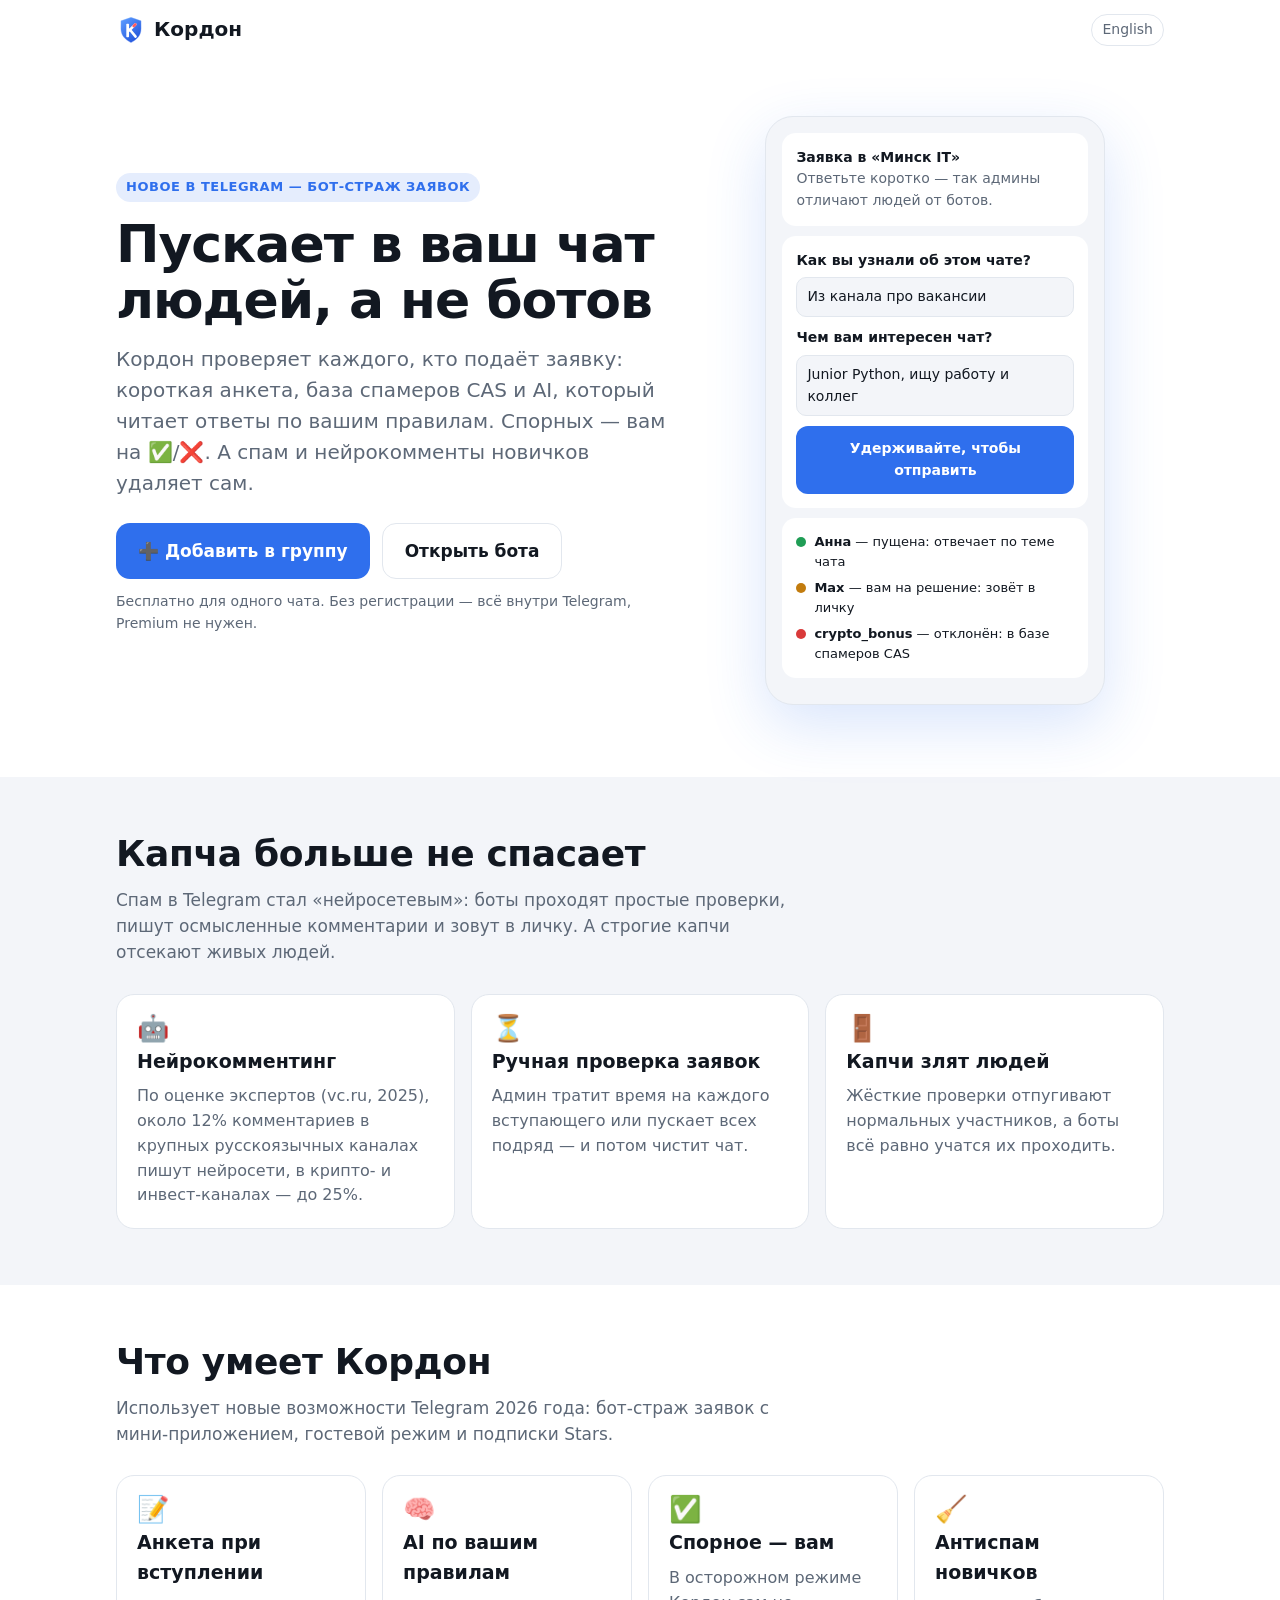
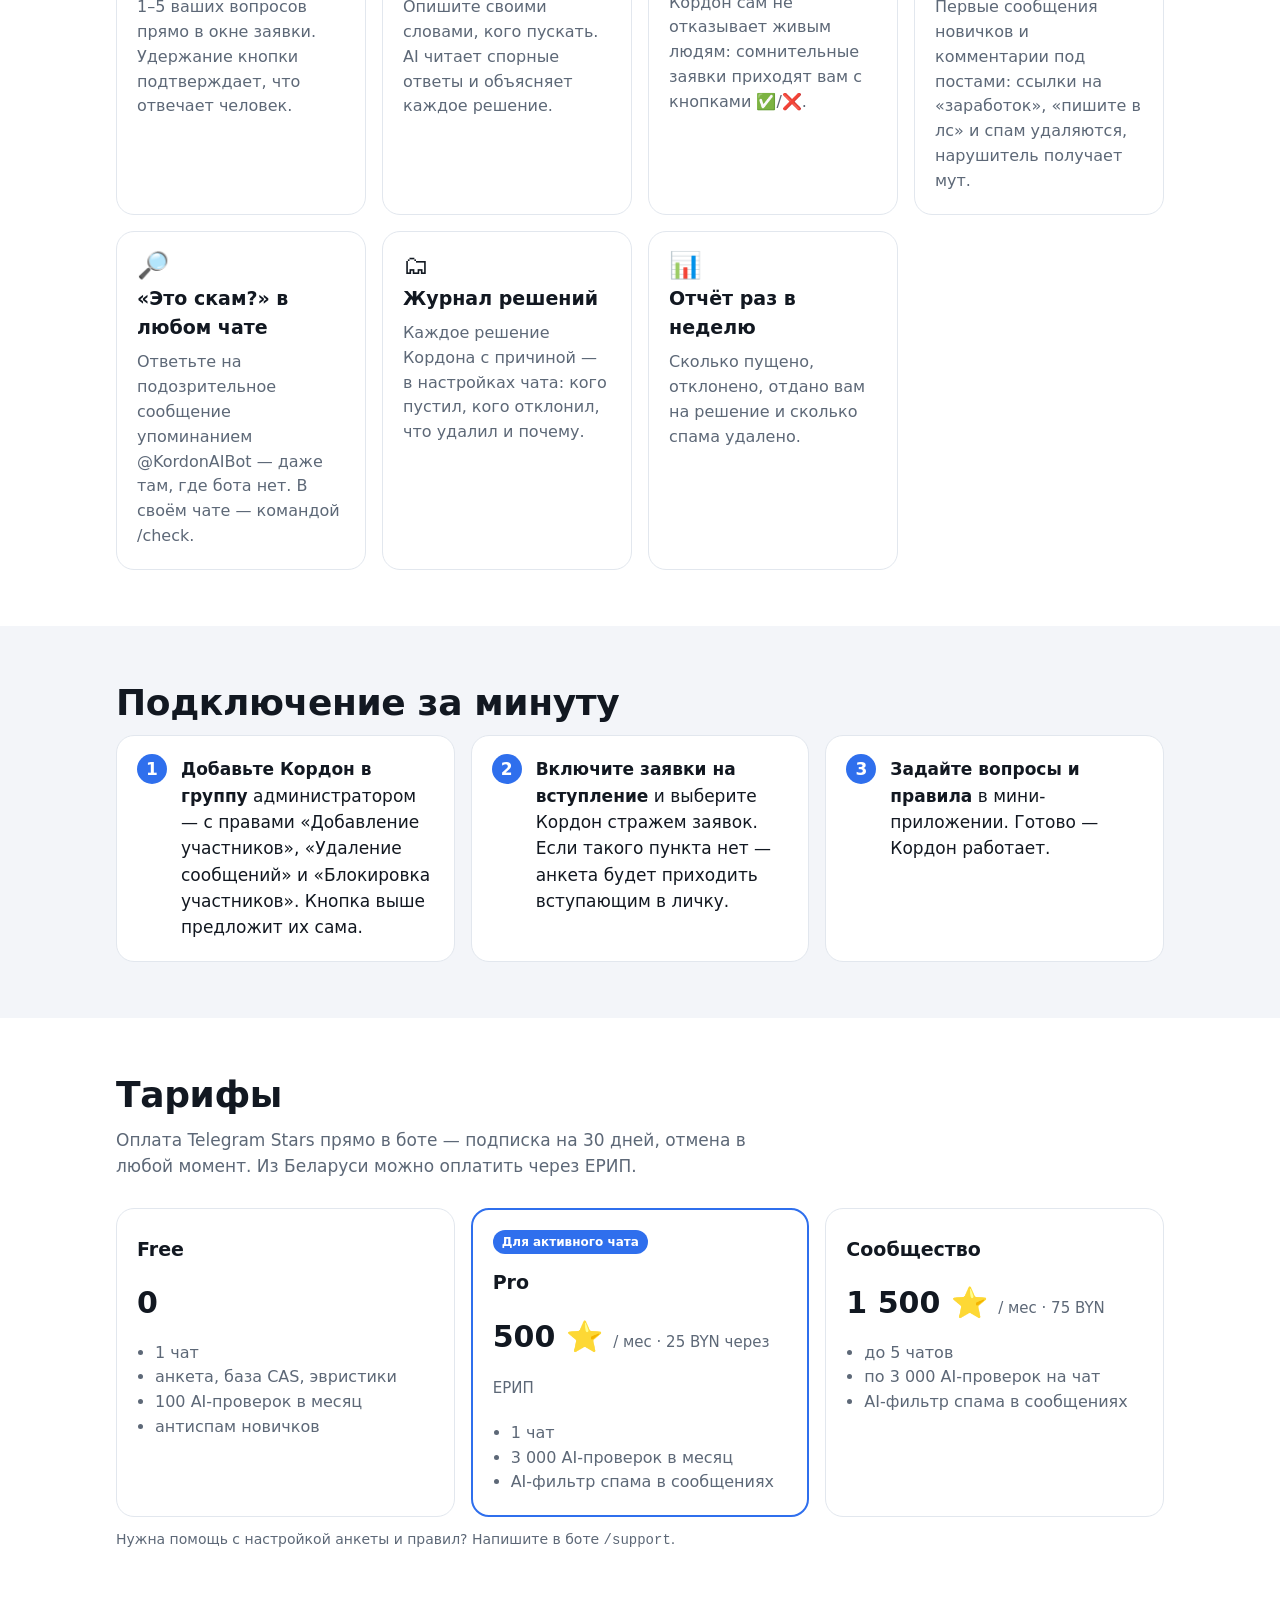
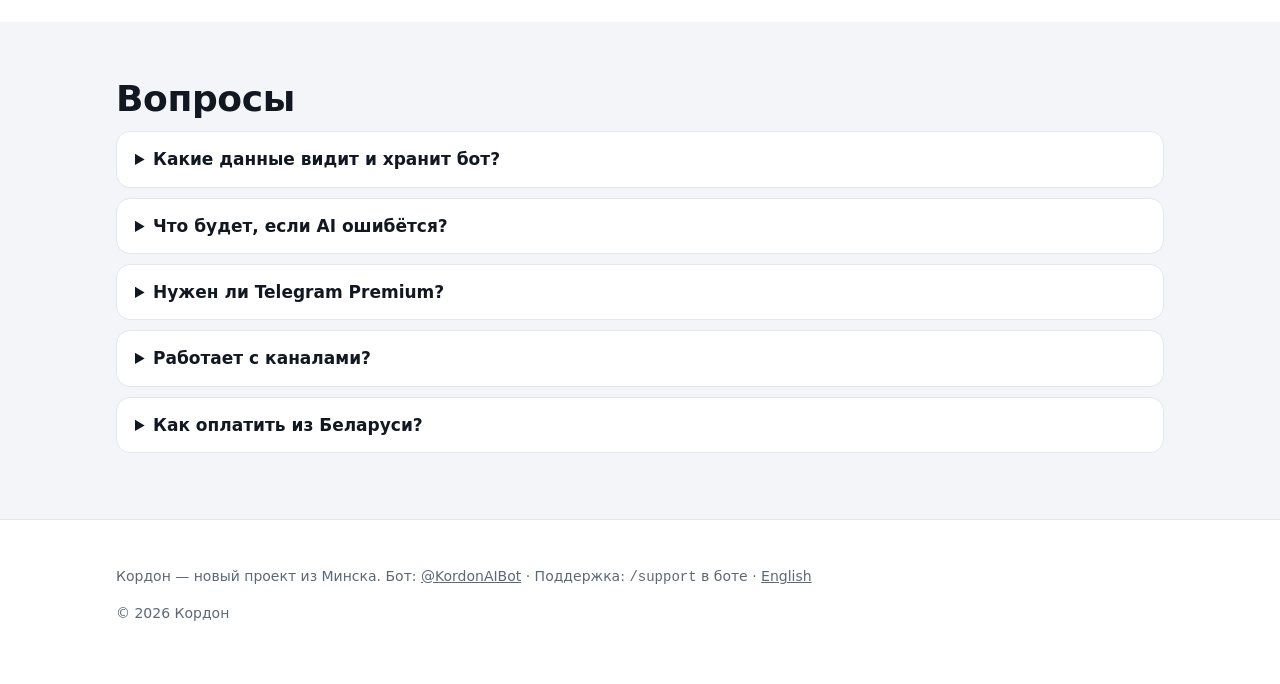
==== commit d9a43a2d: "feat: new logo and favicon, OG image for link previews, decision log and /check, ban-users right in " ====
--- a/index.html
+++ b/index.html
@@ -5,14 +5,20 @@
 <meta name="viewport" content="width=device-width, initial-scale=1">
 <title>Кордон — AI-страж Telegram-групп: пускает людей, а не ботов</title>
 <meta name="description" content="Кордон проверяет заявки на вступление в Telegram-группы и каналы: анкета, база спамеров CAS и AI по вашим правилам. Удаляет спам и нейрокомменты новичков. Бесплатно для одного чата.">
-<link rel="canonical" href="https://yarik002.github.io/kordon/">
-<link rel="alternate" hreflang="ru" href="https://yarik002.github.io/kordon/">
-<link rel="alternate" hreflang="en" href="https://yarik002.github.io/kordon/en/">
+<link rel="canonical" href="https://yarik002.github.io/kordon-site/">
+<link rel="alternate" hreflang="ru" href="https://yarik002.github.io/kordon-site/">
+<link rel="alternate" hreflang="en" href="https://yarik002.github.io/kordon-site/en/">
 <meta property="og:title" content="Кордон — пускает в чат людей, а не ботов">
 <meta property="og:description" content="AI-страж для Telegram-групп: анкета при вступлении, AI по вашим правилам, антиспам новичков.">
 <meta property="og:type" content="website">
-<meta property="og:url" content="https://yarik002.github.io/kordon/">
-<link rel="icon" href="data:image/svg+xml,%3Csvg xmlns='http://www.w3.org/2000/svg' viewBox='0 0 32 32'%3E%3Cpath d='M16 2 4 7v8c0 7.5 5.1 13.4 12 15 6.9-1.6 12-7.5 12-15V7z' fill='%232f6fed'/%3E%3C/svg%3E">
+<meta property="og:url" content="https://yarik002.github.io/kordon-site/">
+<link rel="icon" href="logo.svg" type="image/svg+xml">
+<meta property="og:image" content="https://yarik002.github.io/kordon-site/og.png">
+<meta property="og:image:width" content="1200">
+<meta property="og:image:height" content="630">
+<meta property="og:image:alt" content="Кордон — щит с буквой К: пускает в чат людей, а не ботов">
+<meta name="twitter:card" content="summary_large_image">
+<meta name="theme-color" content="#0C1D48">
 <link rel="stylesheet" href="style.css">
 <script type="application/ld+json">
 {"@context":"https://schema.org","@type":"SoftwareApplication","name":"Кордон","applicationCategory":"BusinessApplication","operatingSystem":"Telegram",
@@ -23,7 +29,7 @@
 <body>
 <div class="wrap">
   <header class="top">
-    <a class="logo" href="./"><svg width="28" height="28" viewBox="0 0 32 32" aria-hidden="true"><path d="M16 2 4 7v8c0 7.5 5.1 13.4 12 15 6.9-1.6 12-7.5 12-15V7z" fill="currentColor" opacity=".9"/><path d="m11 16 3.5 3.5L21.5 12" stroke="#fff" stroke-width="2.6" fill="none" stroke-linecap="round" stroke-linejoin="round"/></svg>Кордон</a>
+    <a class="logo" href="./"><img src="logo.svg" width="30" height="30" alt="">Кордон</a>
     <a class="lang" href="en/" hreflang="en" lang="en">English</a>
   </header>
 
@@ -77,7 +83,8 @@
       <div class="tile"><div class="ico">🧠</div><h3>AI по вашим правилам</h3><p>Опишите своими словами, кого пускать. AI читает спорные ответы и объясняет каждое решение.</p></div>
       <div class="tile"><div class="ico">✅</div><h3>Спорное — вам</h3><p>В осторожном режиме Кордон сам не отказывает живым людям: сомнительные заявки приходят вам с кнопками ✅/❌.</p></div>
       <div class="tile"><div class="ico">🧹</div><h3>Антиспам новичков</h3><p>Первые сообщения новичков и комментарии под постами: ссылки на «заработок», «пишите в лс» и спам удаляются, нарушитель получает мут.</p></div>
-      <div class="tile"><div class="ico">🔎</div><h3>«Это скам?» в любом чате</h3><p>Ответьте на подозрительное сообщение упоминанием @KordonAIBot — даже там, где бота нет.</p></div>
+      <div class="tile"><div class="ico">🔎</div><h3>«Это скам?» в любом чате</h3><p>Ответьте на подозрительное сообщение упоминанием @KordonAIBot — даже там, где бота нет. В своём чате — командой /check.</p></div>
+      <div class="tile"><div class="ico">🗂</div><h3>Журнал решений</h3><p>Каждое решение Кордона с причиной — в настройках чата: кого пустил, кого отклонил, что удалил и почему.</p></div>
       <div class="tile"><div class="ico">📊</div><h3>Отчёт раз в неделю</h3><p>Сколько пущено, отклонено, отдано вам на решение и сколько спама удалено.</p></div>
     </div>
   </div>
@@ -87,7 +94,7 @@
   <div class="wrap">
     <h2>Подключение за минуту</h2>
     <ol class="steps">
-      <li><b>Добавьте Кордон в группу</b> администратором — с правами «Добавление участников» и «Удаление сообщений».</li>
+      <li><b>Добавьте Кордон в группу</b> администратором — с правами «Добавление участников», «Удаление сообщений» и «Блокировка участников». Кнопка выше предложит их сама.</li>
       <li><b>Включите заявки на вступление</b> и выберите Кордон стражем заявок. Если такого пункта нет — анкета будет приходить вступающим в личку.</li>
       <li><b>Задайте вопросы и правила</b> в мини-приложении. Готово — Кордон работает.</li>
     </ol>
@@ -111,7 +118,7 @@
   <div class="wrap">
     <h2>Вопросы</h2>
     <details><summary>Какие данные видит и хранит бот?</summary><p>Только заявки и сообщения в чатах, где он администратор. Ответы анкет видят админы чата, через 30 дней они удаляются. Для проверки спорных случаев текст отправляется AI-провайдеру (Google Gemini или OpenRouter). Мы не продаём данные и не собираем переписку массово.</p></details>
-    <details><summary>Что будет, если AI ошибётся?</summary><p>В осторожном режиме (по умолчанию) AI не отклоняет людей сам: спорные заявки решаете вы. У каждого решения есть причина — её видно в уведомлении.</p></details>
+    <details><summary>Что будет, если AI ошибётся?</summary><p>В осторожном режиме (по умолчанию) AI не отклоняет людей сам: спорные заявки решаете вы. У каждого решения есть причина — её видно в уведомлении и в журнале решений в настройках чата.</p></details>
     <details><summary>Нужен ли Telegram Premium?</summary><p>Нет. Ни вам, ни участникам.</p></details>
     <details><summary>Работает с каналами?</summary><p>Да. Для закрытого канала с заявками — анкета при вступлении. Для комментариев — добавьте Кордон администратором в группу обсуждений канала.</p></details>
     <details><summary>Как оплатить из Беларуси?</summary><p>Telegram Stars прямо в боте или ЕРИП: напишите в боте <code>/support</code> с названием тарифа — пришлём реквизиты.</p></details>
--- a/style.css
+++ b/style.css
@@ -14,7 +14,7 @@
 .wrap { max-width: var(--max); margin: 0 auto; padding: 0 16px; }
 header.top { display: flex; align-items: center; justify-content: space-between; gap: 12px; padding: 14px 0; }
 .logo { display: flex; align-items: center; gap: 8px; font-weight: 800; font-size: 20px; color: var(--text); text-decoration: none; }
-.logo svg { flex: none; }
+.logo svg, .logo img { flex: none; }
 .lang { font-size: 14px; color: var(--muted); text-decoration: none; border: 1px solid var(--line); padding: 4px 10px; border-radius: 99px; }
 .hero { display: grid; gap: 32px; align-items: center; padding: 32px 0 48px; }
 @media (min-width: 860px) { .hero { grid-template-columns: 1.1fr .9fr; padding: 56px 0 72px; } }
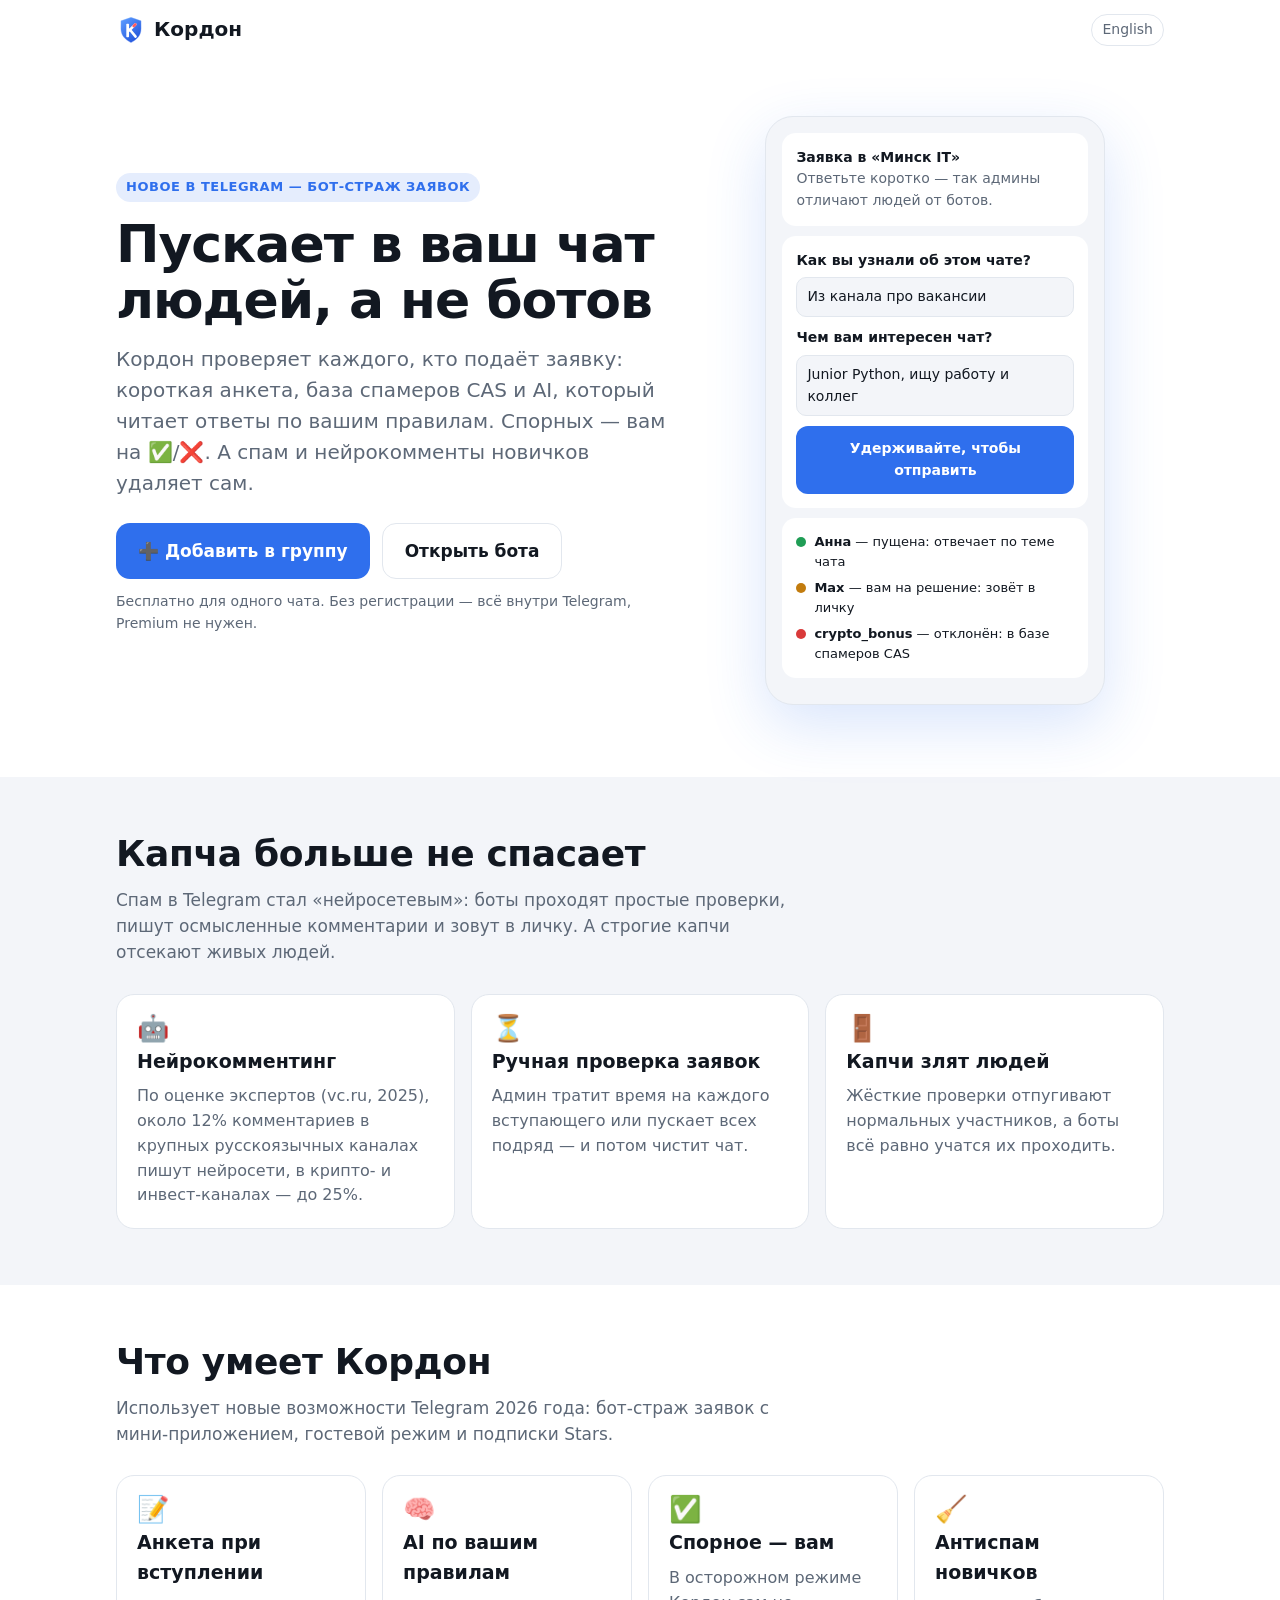
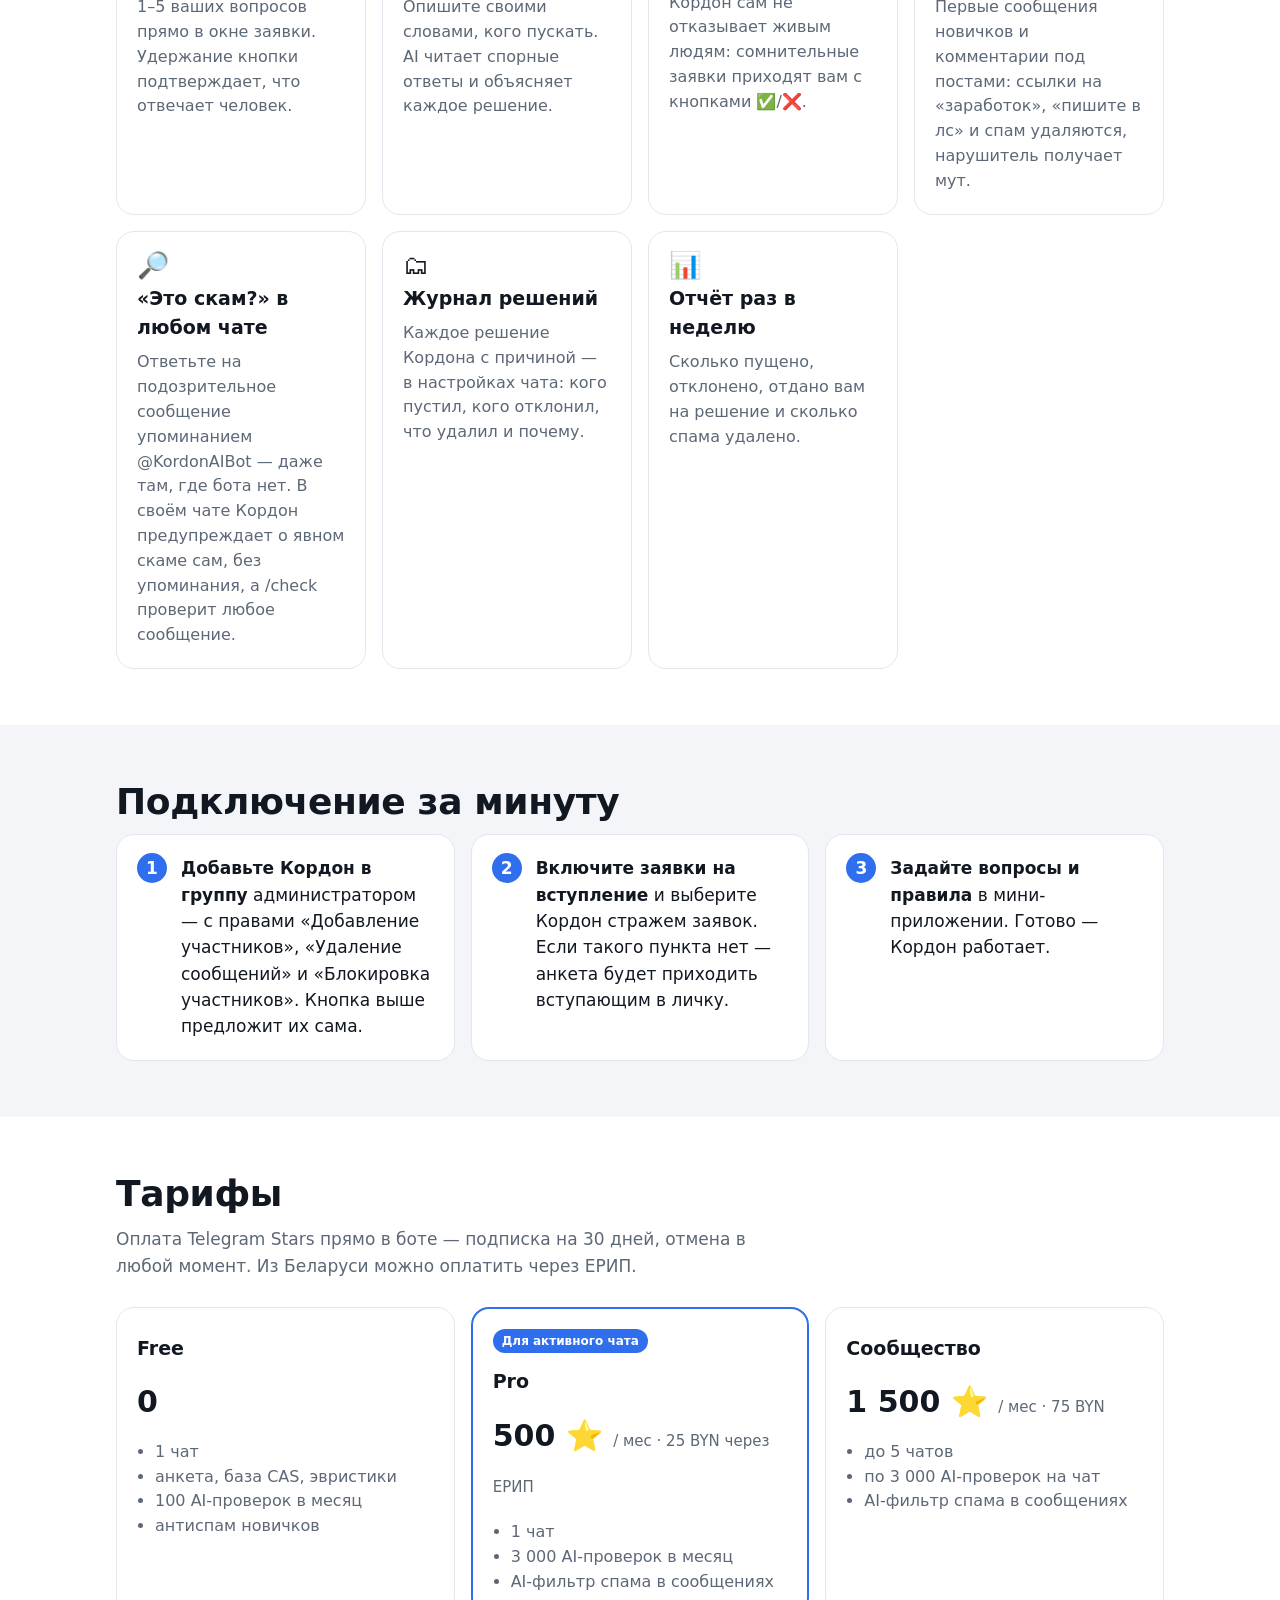
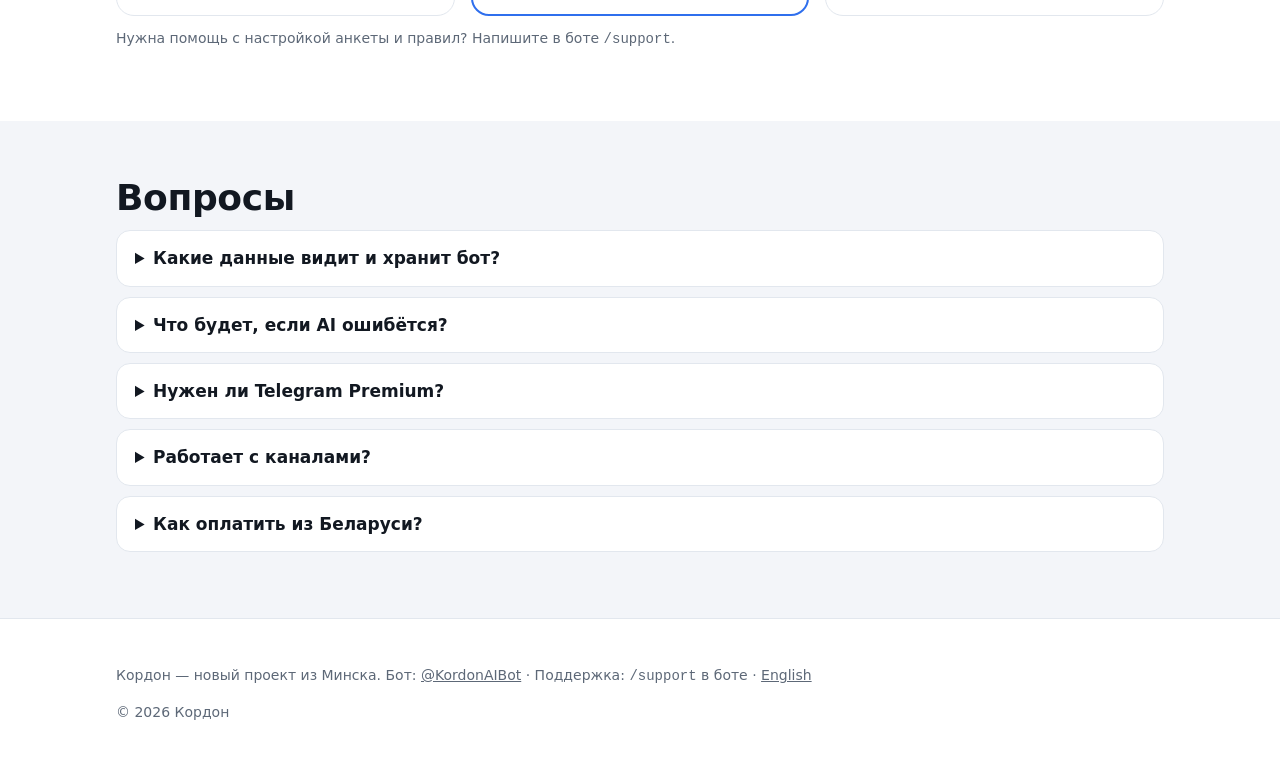
==== commit 08575fc2: "feat: mention auto-warnings about obvious scams Co-Authored-By: Claude Opus 5.5 <noreply@anthropic.c" ====
--- a/index.html
+++ b/index.html
@@ -83,7 +83,7 @@
       <div class="tile"><div class="ico">🧠</div><h3>AI по вашим правилам</h3><p>Опишите своими словами, кого пускать. AI читает спорные ответы и объясняет каждое решение.</p></div>
       <div class="tile"><div class="ico">✅</div><h3>Спорное — вам</h3><p>В осторожном режиме Кордон сам не отказывает живым людям: сомнительные заявки приходят вам с кнопками ✅/❌.</p></div>
       <div class="tile"><div class="ico">🧹</div><h3>Антиспам новичков</h3><p>Первые сообщения новичков и комментарии под постами: ссылки на «заработок», «пишите в лс» и спам удаляются, нарушитель получает мут.</p></div>
-      <div class="tile"><div class="ico">🔎</div><h3>«Это скам?» в любом чате</h3><p>Ответьте на подозрительное сообщение упоминанием @KordonAIBot — даже там, где бота нет. В своём чате — командой /check.</p></div>
+      <div class="tile"><div class="ico">🔎</div><h3>«Это скам?» в любом чате</h3><p>Ответьте на подозрительное сообщение упоминанием @KordonAIBot — даже там, где бота нет. В своём чате Кордон предупреждает о явном скаме сам, без упоминания, а /check проверит любое сообщение.</p></div>
       <div class="tile"><div class="ico">🗂</div><h3>Журнал решений</h3><p>Каждое решение Кордона с причиной — в настройках чата: кого пустил, кого отклонил, что удалил и почему.</p></div>
       <div class="tile"><div class="ico">📊</div><h3>Отчёт раз в неделю</h3><p>Сколько пущено, отклонено, отдано вам на решение и сколько спама удалено.</p></div>
     </div>
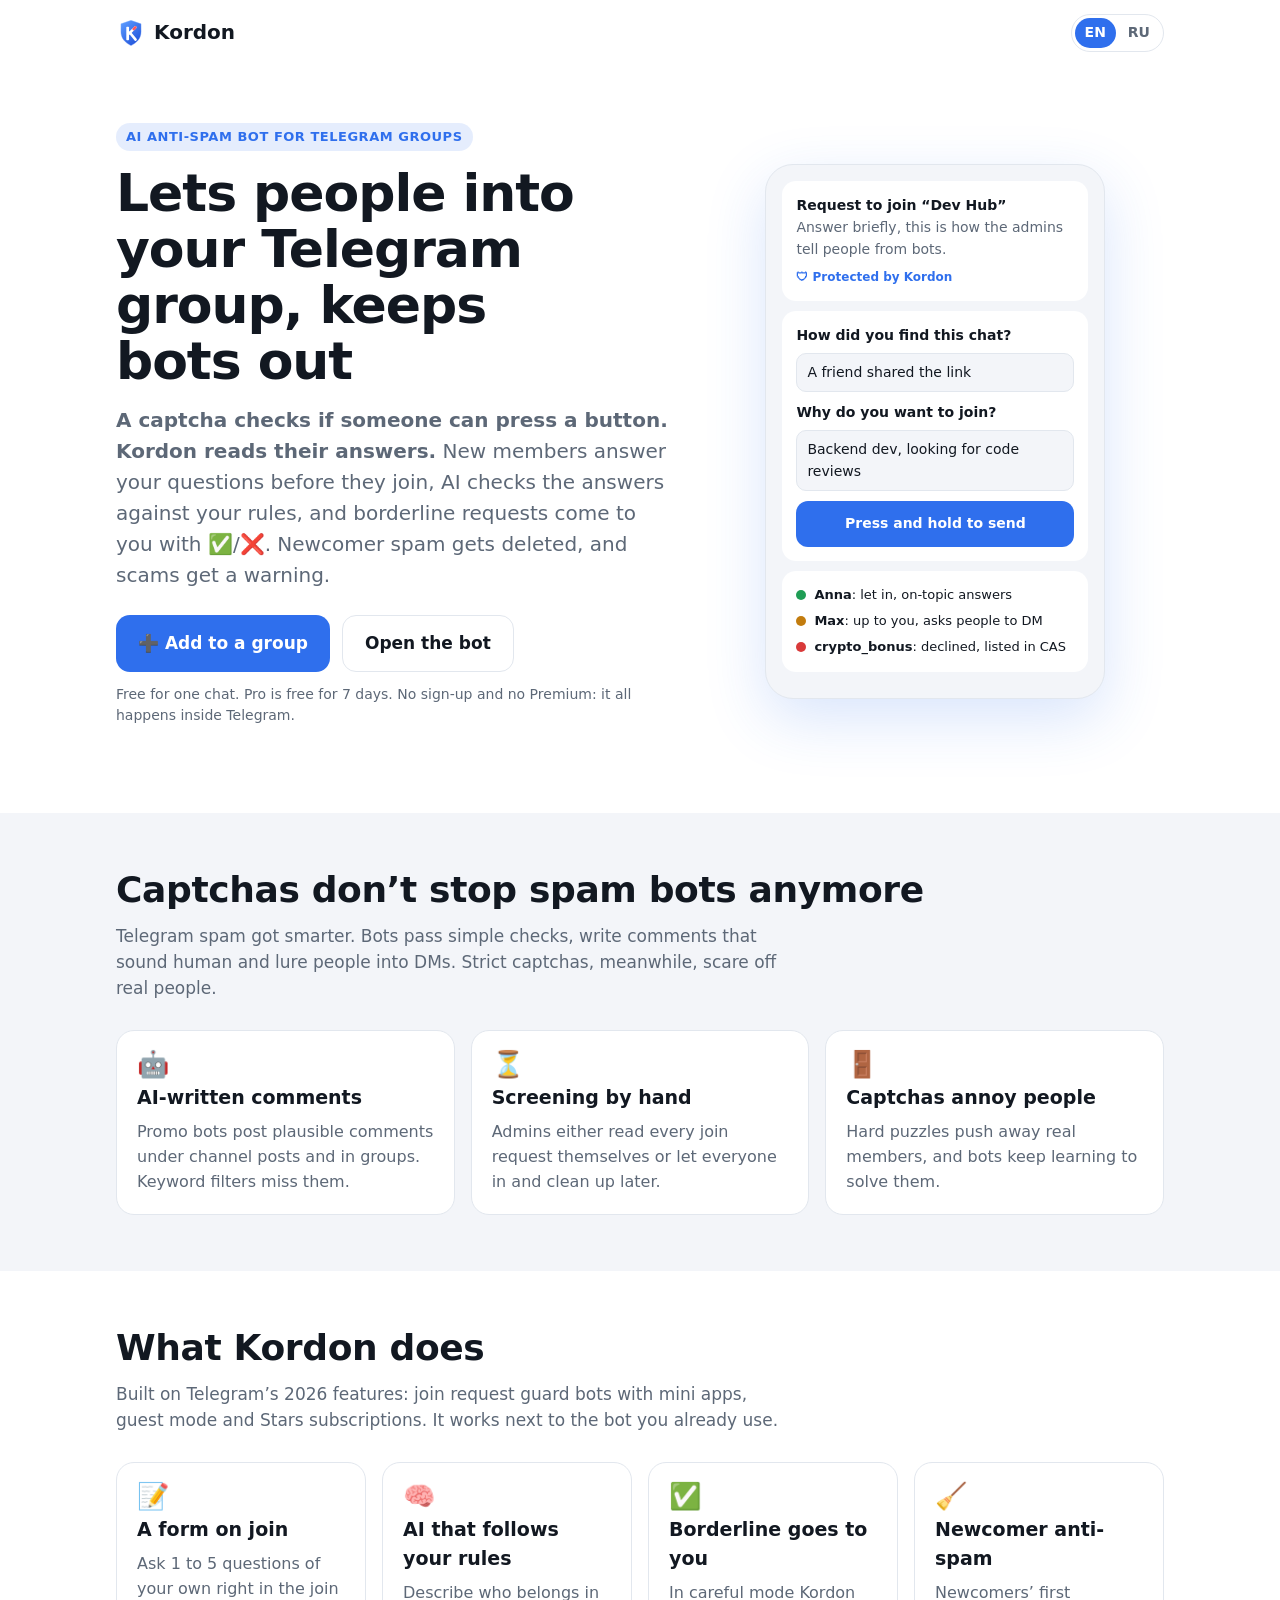
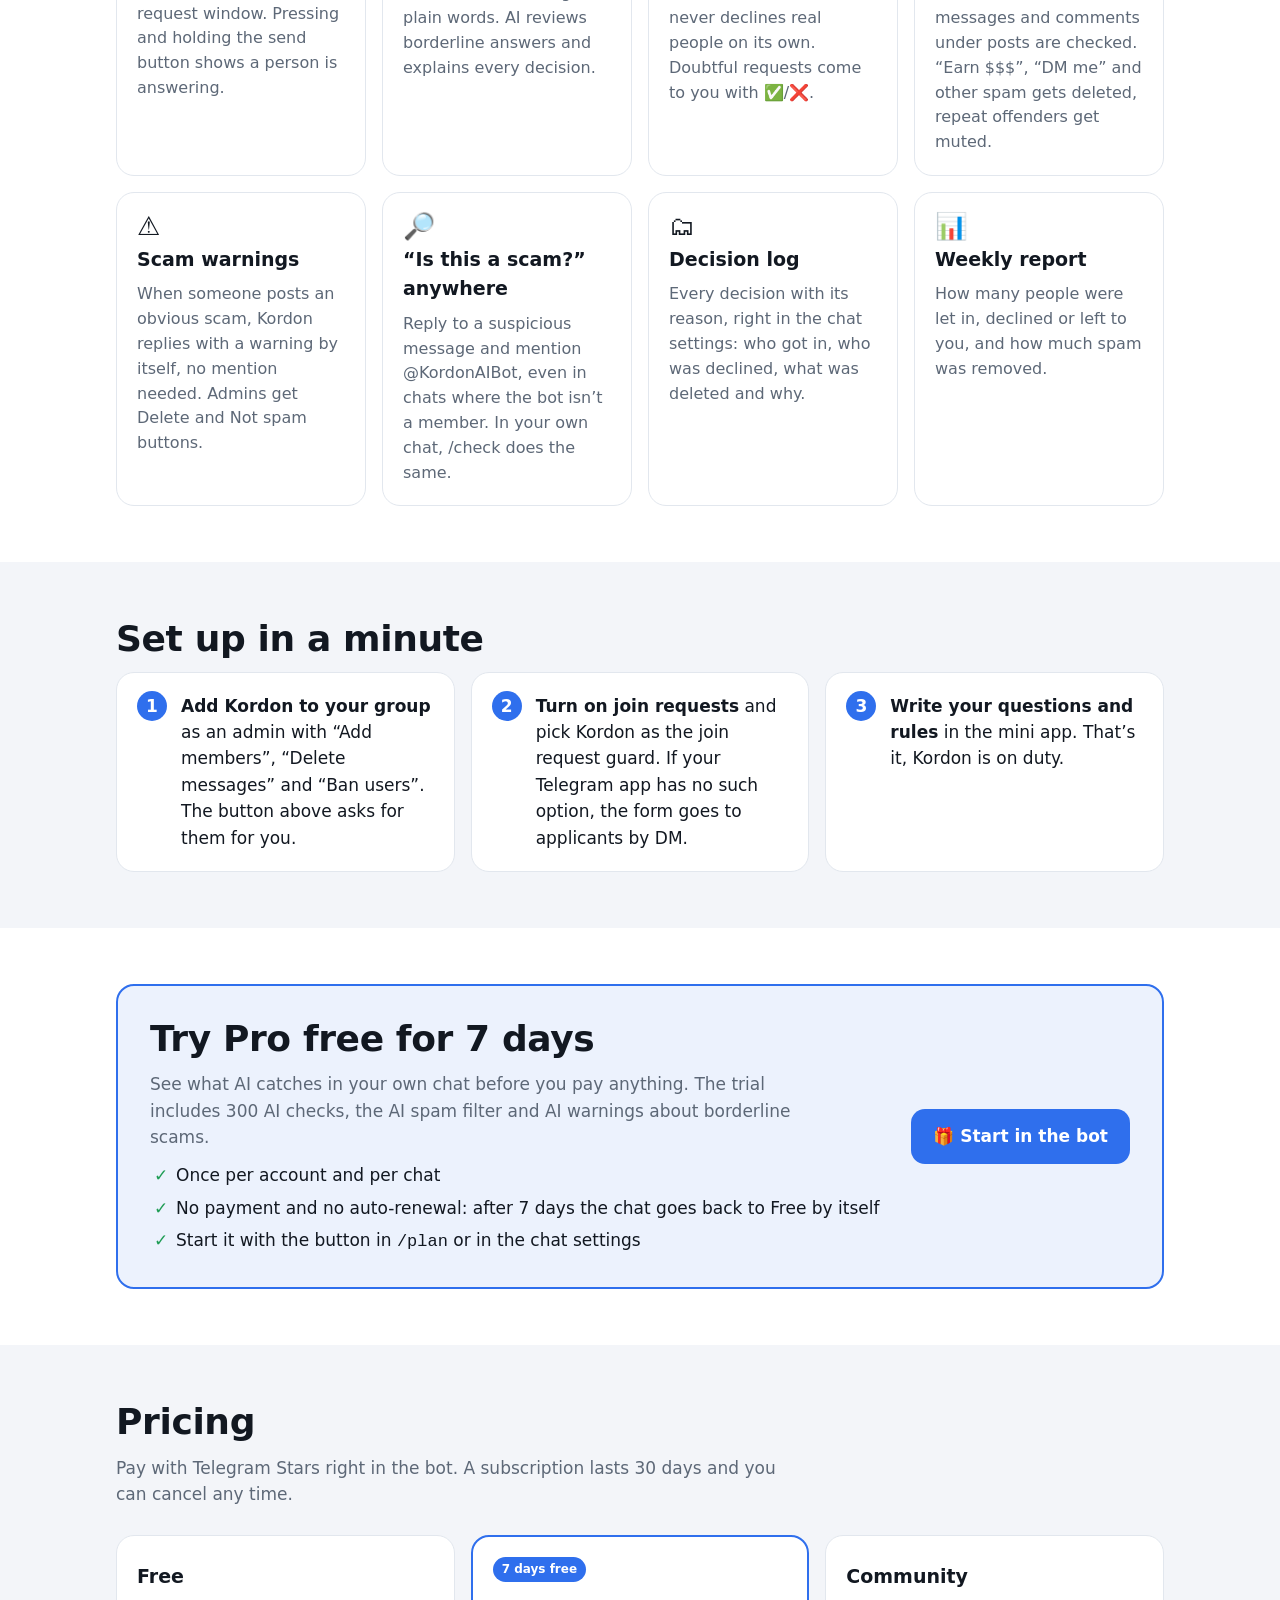
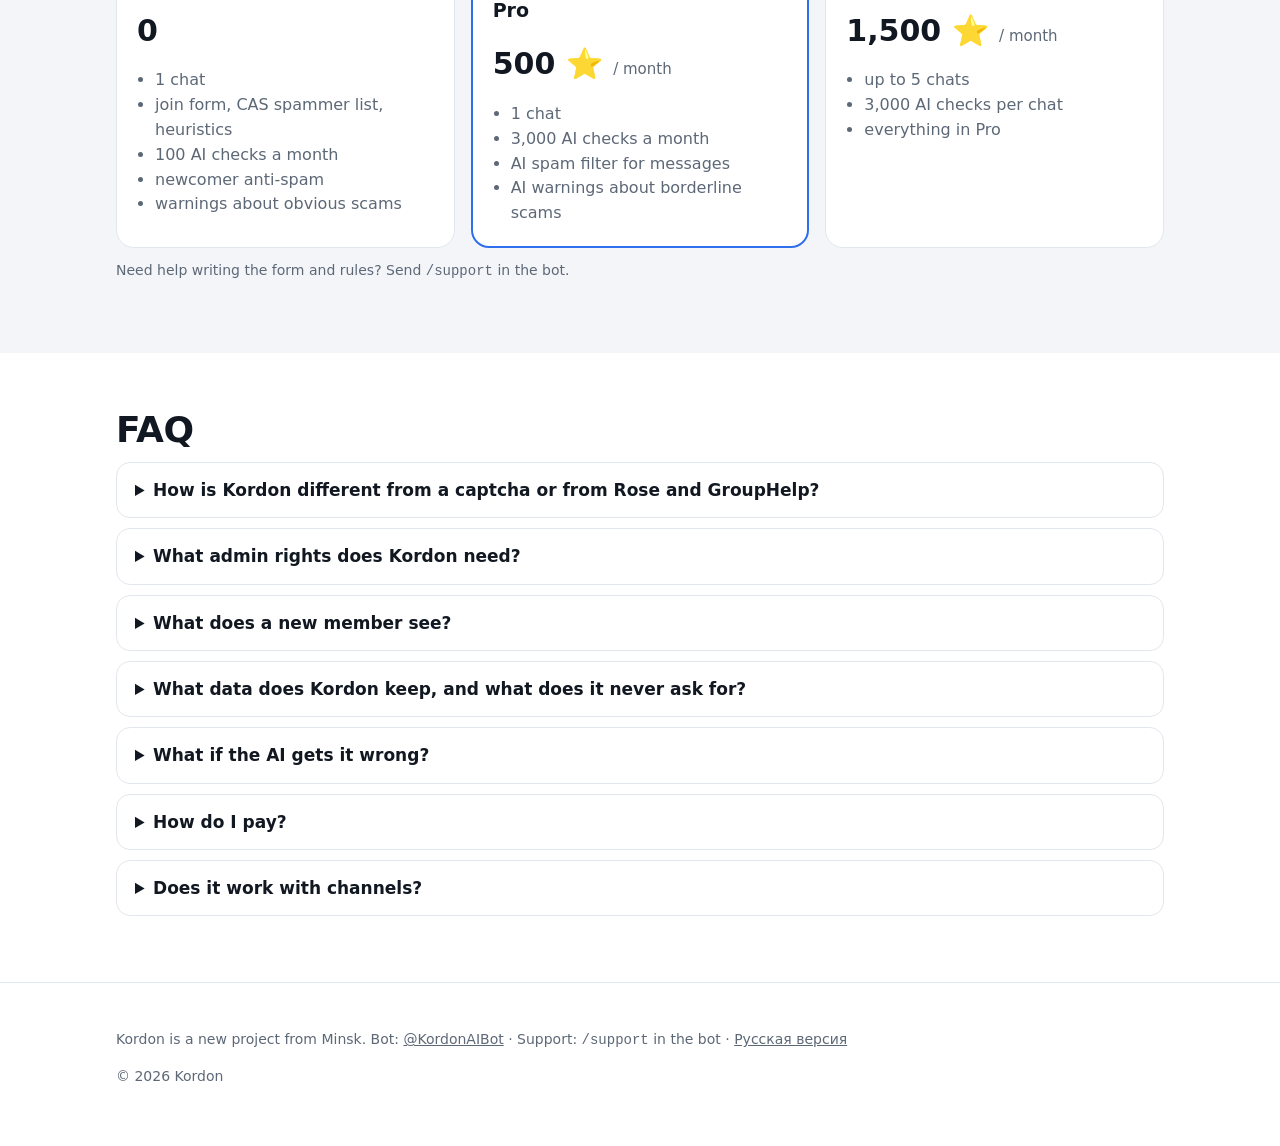
==== commit fbdac0f4: "feat: English as the main site, Russian under /ru/, SEO and Pro trial - index.html is now English; R" ====
--- a/index.html
+++ b/index.html
@@ -1,61 +1,118 @@
 <!doctype html>
-<html lang="ru">
+<html lang="en">
 <head>
 <meta charset="utf-8">
 <meta name="viewport" content="width=device-width, initial-scale=1">
-<title>Кордон — AI-страж Telegram-групп: пускает людей, а не ботов</title>
-<meta name="description" content="Кордон проверяет заявки на вступление в Telegram-группы и каналы: анкета, база спамеров CAS и AI по вашим правилам. Удаляет спам и нейрокомменты новичков. Бесплатно для одного чата.">
+<title>Kordon: Telegram Anti-Spam Bot &amp; Captcha Alternative</title>
+<meta name="description" content="AI join request bot for Telegram groups. New members answer your questions, AI checks them against your rules and flags scams. Free for 1 chat.">
 <link rel="canonical" href="https://yarik002.github.io/kordon-site/">
-<link rel="alternate" hreflang="ru" href="https://yarik002.github.io/kordon-site/">
-<link rel="alternate" hreflang="en" href="https://yarik002.github.io/kordon-site/en/">
-<meta property="og:title" content="Кордон — пускает в чат людей, а не ботов">
-<meta property="og:description" content="AI-страж для Telegram-групп: анкета при вступлении, AI по вашим правилам, антиспам новичков.">
+<link rel="alternate" hreflang="en" href="https://yarik002.github.io/kordon-site/">
+<link rel="alternate" hreflang="ru" href="https://yarik002.github.io/kordon-site/ru/">
+<link rel="alternate" hreflang="x-default" href="https://yarik002.github.io/kordon-site/">
+<link rel="icon" href="logo.svg" type="image/svg+xml">
 <meta property="og:type" content="website">
+<meta property="og:site_name" content="Kordon">
+<meta property="og:locale" content="en_US">
+<meta property="og:locale:alternate" content="ru_RU">
 <meta property="og:url" content="https://yarik002.github.io/kordon-site/">
-<link rel="icon" href="logo.svg" type="image/svg+xml">
+<meta property="og:title" content="Kordon: lets people into your Telegram group, keeps bots out">
+<meta property="og:description" content="A captcha checks if someone can press a button. Kordon reads their answers. AI anti-spam and join request guard for Telegram groups.">
 <meta property="og:image" content="https://yarik002.github.io/kordon-site/og.png">
 <meta property="og:image:width" content="1200">
 <meta property="og:image:height" content="630">
-<meta property="og:image:alt" content="Кордон — щит с буквой К: пускает в чат людей, а не ботов">
+<meta property="og:image:alt" content="Kordon logo, a shield with the letter K: people in, bots out">
 <meta name="twitter:card" content="summary_large_image">
+<meta name="twitter:title" content="Kordon: lets people into your Telegram group, keeps bots out">
+<meta name="twitter:description" content="A captcha checks if someone can press a button. Kordon reads their answers. Free for 1 chat.">
+<meta name="twitter:image" content="https://yarik002.github.io/kordon-site/og.png">
 <meta name="theme-color" content="#0C1D48">
 <link rel="stylesheet" href="style.css">
 <script type="application/ld+json">
-{"@context":"https://schema.org","@type":"SoftwareApplication","name":"Кордон","applicationCategory":"BusinessApplication","operatingSystem":"Telegram",
- "description":"AI-страж для Telegram-групп и каналов: проверка заявок на вступление и антиспам.","url":"https://t.me/KordonAIBot",
- "offers":[{"@type":"Offer","name":"Free","price":"0","priceCurrency":"BYN"},{"@type":"Offer","name":"Pro","price":"25","priceCurrency":"BYN"},{"@type":"Offer","name":"Сообщество","price":"75","priceCurrency":"BYN"}]}
+{
+  "@context": "https://schema.org",
+  "@graph": [
+    {
+      "@type": "Organization",
+      "@id": "https://yarik002.github.io/kordon-site/#org",
+      "name": "Kordon",
+      "url": "https://yarik002.github.io/kordon-site/",
+      "logo": "https://yarik002.github.io/kordon-site/logo.svg",
+      "sameAs": ["https://t.me/KordonAIBot"]
+    },
+    {
+      "@type": "SoftwareApplication",
+      "name": "Kordon",
+      "alternateName": "@KordonAIBot",
+      "applicationCategory": "SecurityApplication",
+      "operatingSystem": "Telegram",
+      "inLanguage": ["en", "ru"],
+      "url": "https://yarik002.github.io/kordon-site/",
+      "installUrl": "https://t.me/KordonAIBot?start=site",
+      "image": "https://yarik002.github.io/kordon-site/og.png",
+      "description": "AI anti-spam bot and join request guard for Telegram groups and channels. New members answer the admin's questions, AI checks the answers against the admin's rules, and Kordon warns the chat about scams.",
+      "publisher": {"@id": "https://yarik002.github.io/kordon-site/#org"},
+      "offers": [
+        {"@type": "Offer", "name": "Free", "price": "0", "priceCurrency": "USD", "description": "1 chat, join form, CAS spammer list, heuristics, 100 AI checks a month, warnings about obvious scams."},
+        {"@type": "Offer", "name": "Pro", "description": "500 Telegram Stars a month. 1 chat, 3,000 AI checks a month, AI spam filter, AI warnings about borderline scams. 7-day free trial once, no auto-renewal."},
+        {"@type": "Offer", "name": "Community", "description": "1,500 Telegram Stars a month. Up to 5 chats, 3,000 AI checks per chat."}
+      ]
+    },
+    {
+      "@type": "FAQPage",
+      "mainEntity": [
+        {"@type": "Question", "name": "How is Kordon different from a captcha or from Rose and GroupHelp?",
+         "acceptedAnswer": {"@type": "Answer", "text": "A captcha checks if someone can press a button. Kordon reads their answers and checks them against your rules. Rose and GroupHelp are good at commands, welcome messages and general moderation. Kordon handles the door: it uses Telegram's join request guard slot, so it works next to your current bot, not instead of it. You don't have to switch."}},
+        {"@type": "Question", "name": "What admin rights does Kordon need?",
+         "acceptedAnswer": {"@type": "Answer", "text": "Three: Add members (to approve join requests), Delete messages (to remove spam) and Ban users (to mute and ban spammers). The Add to group button asks for exactly these. Join requests also need to be turned on in the group settings."}},
+        {"@type": "Question", "name": "What does a new member see?",
+         "acceptedAnswer": {"@type": "Answer", "text": "When they ask to join, a short form opens right in the join request window, marked Protected by Kordon. They answer your 1 to 5 questions and press and hold to send. If their Telegram app doesn't show the form there yet, Kordon sends the same form by DM. Only the chat's admins see the answers. Nobody needs Telegram Premium."}},
+        {"@type": "Question", "name": "What data does Kordon keep, and what does it never ask for?",
+         "acceptedAnswer": {"@type": "Answer", "text": "Kordon only sees join requests and messages in chats where it is an admin. Form answers are visible to the chat's admins and are deleted after 30 days. To review borderline cases, the text is sent to an AI provider (Google Gemini or OpenRouter). We don't sell data. Kordon never asks for a crypto wallet, a phone number or login codes. Fake Safeguard-style verification bots ask for these to steal accounts, so if a verification asks for them, it's a scam."}},
+        {"@type": "Question", "name": "What if the AI gets it wrong?",
+         "acceptedAnswer": {"@type": "Answer", "text": "In careful mode, the default, AI never declines people on its own. Kordon only declines accounts listed in the CAS spammer database automatically. Borderline requests come to you with approve and decline buttons. Every decision has a reason, shown in the notification and in the decision log in the chat settings. Scam warnings come with Delete and Not spam buttons for admins, and Not spam keeps Kordon quiet about that person for a week."}},
+        {"@type": "Question", "name": "How do I pay?",
+         "acceptedAnswer": {"@type": "Answer", "text": "With Telegram Stars, right in the bot. Pro is 500 Stars and Community is 1,500 Stars for 30 days, and you can cancel any time. You can try Pro for 7 days for free first: once, with no payment and no auto-renewal."}},
+        {"@type": "Question", "name": "Does it work with channels?",
+         "acceptedAnswer": {"@type": "Answer", "text": "Yes. A private channel with join requests gets the same join form. To protect comments, add Kordon as an admin to the channel's discussion group."}}
+      ]
+    }
+  ]
+}
 </script>
 </head>
 <body>
 <div class="wrap">
   <header class="top">
-    <a class="logo" href="./"><img src="logo.svg" width="30" height="30" alt="">Кордон</a>
-    <a class="lang" href="en/" hreflang="en" lang="en">English</a>
+    <a class="logo" href="./"><img src="logo.svg" width="30" height="30" alt="Kordon logo">Kordon</a>
+    <nav class="langs" aria-label="Language">
+      <a href="./" lang="en" aria-current="page">EN</a>
+      <a href="ru/" lang="ru" hreflang="ru">RU</a>
+    </nav>
   </header>
 
   <main>
     <div class="hero">
       <div>
-        <span class="eyebrow">Новое в Telegram — бот-страж заявок</span>
-        <h1>Пускает в ваш чат людей, а&nbsp;не&nbsp;ботов</h1>
-        <p class="lead">Кордон проверяет каждого, кто подаёт заявку: короткая анкета, база спамеров CAS и AI, который читает ответы по вашим правилам. Спорных — вам на ✅/❌. А спам и нейрокомменты новичков удаляет сам.</p>
+        <span class="eyebrow">AI anti-spam bot for Telegram groups</span>
+        <h1>Lets people into your Telegram group, keeps bots&nbsp;out</h1>
+        <p class="lead"><b>A captcha checks if someone can press a button. Kordon reads their answers.</b> New members answer your questions before they join, AI checks the answers against your rules, and borderline requests come to you with ✅/❌. Newcomer spam gets deleted, and scams get a warning.</p>
         <div class="cta">
-          <a class="btn" href="https://t.me/KordonAIBot?startgroup=setup&amp;admin=invite_users+delete_messages+restrict_members">➕ Добавить в группу</a>
-          <a class="btn ghost" href="https://t.me/KordonAIBot">Открыть бота</a>
+          <a class="btn" href="https://t.me/KordonAIBot?startgroup=setup&amp;admin=invite_users+delete_messages+restrict_members">➕ Add to a group</a>
+          <a class="btn ghost" href="https://t.me/KordonAIBot?start=site">Open the bot</a>
         </div>
-        <p class="note">Бесплатно для одного чата. Без регистрации — всё внутри Telegram, Premium не нужен.</p>
+        <p class="note">Free for one chat. Pro is free for 7 days. No sign-up and no Premium: it all happens inside Telegram.</p>
       </div>
-      <div class="phone" role="img" aria-label="Пример: анкета вступающего и решения Кордона">
-        <div class="card"><b>Заявка в «Минск IT»</b><br><span style="color:var(--muted)">Ответьте коротко — так админы отличают людей от ботов.</span></div>
+      <div class="phone" role="img" aria-label="Example: a join request form and Kordon's decisions">
+        <div class="card"><b>Request to join “Dev Hub”</b><br><span class="muted">Answer briefly, this is how the admins tell people from bots.</span><div class="shield">🛡 Protected by Kordon</div></div>
         <div class="card">
-          <p class="q">Как вы узнали об этом чате?</p><div class="a">Из канала про вакансии</div>
-          <p class="q">Чем вам интересен чат?</p><div class="a">Junior Python, ищу работу и коллег</div>
-          <div class="hold">Удерживайте, чтобы отправить</div>
+          <p class="q">How did you find this chat?</p><div class="a">A friend shared the link</div>
+          <p class="q">Why do you want to join?</p><div class="a">Backend dev, looking for code reviews</div>
+          <div class="hold">Press and hold to send</div>
         </div>
         <div class="card">
-          <div class="verdict"><span class="dot" style="background:var(--ok)"></span><span><b>Анна</b> — пущена: отвечает по теме чата</span></div>
-          <div class="verdict" style="margin-top:6px"><span class="dot" style="background:var(--warn)"></span><span><b>Max</b> — вам на решение: зовёт в личку</span></div>
-          <div class="verdict" style="margin-top:6px"><span class="dot" style="background:var(--bad)"></span><span><b>crypto_bonus</b> — отклонён: в базе спамеров CAS</span></div>
+          <div class="verdict"><span class="dot ok"></span><span><b>Anna</b>: let in, on-topic answers</span></div>
+          <div class="verdict"><span class="dot warn"></span><span><b>Max</b>: up to you, asks people to DM</span></div>
+          <div class="verdict"><span class="dot bad"></span><span><b>crypto_bonus</b>: declined, listed in CAS</span></div>
         </div>
       </div>
     </div>
@@ -64,71 +121,91 @@
 
 <section class="alt" id="why">
   <div class="wrap">
-    <h2>Капча больше не спасает</h2>
-    <p class="sub">Спам в Telegram стал «нейросетевым»: боты проходят простые проверки, пишут осмысленные комментарии и зовут в личку. А строгие капчи отсекают живых людей.</p>
+    <h2>Captchas don’t stop spam bots anymore</h2>
+    <p class="sub">Telegram spam got smarter. Bots pass simple checks, write comments that sound human and lure people into DMs. Strict captchas, meanwhile, scare off real people.</p>
     <div class="grid">
-      <div class="tile"><div class="ico">🤖</div><h3>Нейрокомментинг</h3><p>По оценке экспертов (vc.ru, 2025), около 12% комментариев в крупных русскоязычных каналах пишут нейросети, в крипто- и инвест-каналах — до 25%.</p></div>
-      <div class="tile"><div class="ico">⏳</div><h3>Ручная проверка заявок</h3><p>Админ тратит время на каждого вступающего или пускает всех подряд — и потом чистит чат.</p></div>
-      <div class="tile"><div class="ico">🚪</div><h3>Капчи злят людей</h3><p>Жёсткие проверки отпугивают нормальных участников, а боты всё равно учатся их проходить.</p></div>
+      <div class="tile"><div class="ico">🤖</div><h3>AI-written comments</h3><p>Promo bots post plausible comments under channel posts and in groups. Keyword filters miss them.</p></div>
+      <div class="tile"><div class="ico">⏳</div><h3>Screening by hand</h3><p>Admins either read every join request themselves or let everyone in and clean up later.</p></div>
+      <div class="tile"><div class="ico">🚪</div><h3>Captchas annoy people</h3><p>Hard puzzles push away real members, and bots keep learning to solve them.</p></div>
     </div>
   </div>
 </section>
 
 <section id="features">
   <div class="wrap">
-    <h2>Что умеет Кордон</h2>
-    <p class="sub">Использует новые возможности Telegram 2026 года: бот-страж заявок с мини-приложением, гостевой режим и подписки Stars.</p>
+    <h2>What Kordon does</h2>
+    <p class="sub">Built on Telegram’s 2026 features: join request guard bots with mini apps, guest mode and Stars subscriptions. It works next to the bot you already use.</p>
     <div class="grid">
-      <div class="tile"><div class="ico">📝</div><h3>Анкета при вступлении</h3><p>1–5 ваших вопросов прямо в окне заявки. Удержание кнопки подтверждает, что отвечает человек.</p></div>
-      <div class="tile"><div class="ico">🧠</div><h3>AI по вашим правилам</h3><p>Опишите своими словами, кого пускать. AI читает спорные ответы и объясняет каждое решение.</p></div>
-      <div class="tile"><div class="ico">✅</div><h3>Спорное — вам</h3><p>В осторожном режиме Кордон сам не отказывает живым людям: сомнительные заявки приходят вам с кнопками ✅/❌.</p></div>
-      <div class="tile"><div class="ico">🧹</div><h3>Антиспам новичков</h3><p>Первые сообщения новичков и комментарии под постами: ссылки на «заработок», «пишите в лс» и спам удаляются, нарушитель получает мут.</p></div>
-      <div class="tile"><div class="ico">🔎</div><h3>«Это скам?» в любом чате</h3><p>Ответьте на подозрительное сообщение упоминанием @KordonAIBot — даже там, где бота нет. В своём чате Кордон предупреждает о явном скаме сам, без упоминания, а /check проверит любое сообщение.</p></div>
-      <div class="tile"><div class="ico">🗂</div><h3>Журнал решений</h3><p>Каждое решение Кордона с причиной — в настройках чата: кого пустил, кого отклонил, что удалил и почему.</p></div>
-      <div class="tile"><div class="ico">📊</div><h3>Отчёт раз в неделю</h3><p>Сколько пущено, отклонено, отдано вам на решение и сколько спама удалено.</p></div>
+      <div class="tile"><div class="ico">📝</div><h3>A form on join</h3><p>Ask 1 to 5 questions of your own right in the join request window. Pressing and holding the send button shows a person is answering.</p></div>
+      <div class="tile"><div class="ico">🧠</div><h3>AI that follows your rules</h3><p>Describe who belongs in plain words. AI reviews borderline answers and explains every decision.</p></div>
+      <div class="tile"><div class="ico">✅</div><h3>Borderline goes to you</h3><p>In careful mode Kordon never declines real people on its own. Doubtful requests come to you with ✅/❌.</p></div>
+      <div class="tile"><div class="ico">🧹</div><h3>Newcomer anti-spam</h3><p>Newcomers’ first messages and comments under posts are checked. “Earn $$$”, “DM me” and other spam gets deleted, repeat offenders get muted.</p></div>
+      <div class="tile"><div class="ico">⚠️</div><h3>Scam warnings</h3><p>When someone posts an obvious scam, Kordon replies with a warning by itself, no mention needed. Admins get Delete and Not spam buttons.</p></div>
+      <div class="tile"><div class="ico">🔎</div><h3>“Is this a scam?” anywhere</h3><p>Reply to a suspicious message and mention @KordonAIBot, even in chats where the bot isn’t a member. In your own chat, /check does the same.</p></div>
+      <div class="tile"><div class="ico">🗂</div><h3>Decision log</h3><p>Every decision with its reason, right in the chat settings: who got in, who was declined, what was deleted and why.</p></div>
+      <div class="tile"><div class="ico">📊</div><h3>Weekly report</h3><p>How many people were let in, declined or left to you, and how much spam was removed.</p></div>
     </div>
   </div>
 </section>
 
 <section class="alt" id="how">
   <div class="wrap">
-    <h2>Подключение за минуту</h2>
+    <h2>Set up in a minute</h2>
     <ol class="steps">
-      <li><b>Добавьте Кордон в группу</b> администратором — с правами «Добавление участников», «Удаление сообщений» и «Блокировка участников». Кнопка выше предложит их сама.</li>
-      <li><b>Включите заявки на вступление</b> и выберите Кордон стражем заявок. Если такого пункта нет — анкета будет приходить вступающим в личку.</li>
-      <li><b>Задайте вопросы и правила</b> в мини-приложении. Готово — Кордон работает.</li>
+      <li><b>Add Kordon to your group</b> as an admin with “Add members”, “Delete messages” and “Ban users”. The button above asks for them for you.</li>
+      <li><b>Turn on join requests</b> and pick Kordon as the join request guard. If your Telegram app has no such option, the form goes to applicants by DM.</li>
+      <li><b>Write your questions and rules</b> in the mini app. That’s it, Kordon is on duty.</li>
     </ol>
   </div>
 </section>
 
-<section id="pricing">
-  <div class="wrap">
-    <h2>Тарифы</h2>
-    <p class="sub">Оплата Telegram Stars прямо в боте — подписка на 30 дней, отмена в любой момент. Из Беларуси можно оплатить через ЕРИП.</p>
+<section id="trial">
+  <div class="wrap">
+    <div class="trial">
+      <div>
+        <h2>Try Pro free for 7 days</h2>
+        <p>See what AI catches in your own chat before you pay anything. The trial includes 300 AI checks, the AI spam filter and AI warnings about borderline scams.</p>
+        <ul class="checks">
+          <li>Once per account and per chat</li>
+          <li>No payment and no auto-renewal: after 7 days the chat goes back to Free by itself</li>
+          <li>Start it with the button in <code>/plan</code> or in the chat settings</li>
+        </ul>
+      </div>
+      <a class="btn" href="https://t.me/KordonAIBot?start=site">🎁 Start in the bot</a>
+    </div>
+  </div>
+</section>
+
+<section class="alt" id="pricing">
+  <div class="wrap">
+    <h2>Pricing</h2>
+    <p class="sub">Pay with Telegram Stars right in the bot. A subscription lasts 30 days and you can cancel any time.</p>
     <div class="grid">
-      <div class="tile price"><h3>Free</h3><div class="amount">0</div><ul><li>1 чат</li><li>анкета, база CAS, эвристики</li><li>100 AI-проверок в месяц</li><li>антиспам новичков</li></ul></div>
-      <div class="tile price hot"><span class="tag">Для активного чата</span><h3>Pro</h3><div class="amount">500 ⭐ <small>/ мес · 25 BYN через ЕРИП</small></div><ul><li>1 чат</li><li>3 000 AI-проверок в месяц</li><li>AI-фильтр спама в сообщениях</li></ul></div>
-      <div class="tile price"><h3>Сообщество</h3><div class="amount">1 500 ⭐ <small>/ мес · 75 BYN</small></div><ul><li>до 5 чатов</li><li>по 3 000 AI-проверок на чат</li><li>AI-фильтр спама в сообщениях</li></ul></div>
-    </div>
-    <p class="note">Нужна помощь с настройкой анкеты и правил? Напишите в боте <code>/support</code>.</p>
-  </div>
-</section>
-
-<section class="alt" id="faq">
-  <div class="wrap">
-    <h2>Вопросы</h2>
-    <details><summary>Какие данные видит и хранит бот?</summary><p>Только заявки и сообщения в чатах, где он администратор. Ответы анкет видят админы чата, через 30 дней они удаляются. Для проверки спорных случаев текст отправляется AI-провайдеру (Google Gemini или OpenRouter). Мы не продаём данные и не собираем переписку массово.</p></details>
-    <details><summary>Что будет, если AI ошибётся?</summary><p>В осторожном режиме (по умолчанию) AI не отклоняет людей сам: спорные заявки решаете вы. У каждого решения есть причина — её видно в уведомлении и в журнале решений в настройках чата.</p></details>
-    <details><summary>Нужен ли Telegram Premium?</summary><p>Нет. Ни вам, ни участникам.</p></details>
-    <details><summary>Работает с каналами?</summary><p>Да. Для закрытого канала с заявками — анкета при вступлении. Для комментариев — добавьте Кордон администратором в группу обсуждений канала.</p></details>
-    <details><summary>Как оплатить из Беларуси?</summary><p>Telegram Stars прямо в боте или ЕРИП: напишите в боте <code>/support</code> с названием тарифа — пришлём реквизиты.</p></details>
+      <div class="tile price"><h3>Free</h3><div class="amount">0</div><ul><li>1 chat</li><li>join form, CAS spammer list, heuristics</li><li>100 AI checks a month</li><li>newcomer anti-spam</li><li>warnings about obvious scams</li></ul></div>
+      <div class="tile price hot"><span class="tag">7 days free</span><h3>Pro</h3><div class="amount">500 ⭐ <small>/ month</small></div><ul><li>1 chat</li><li>3,000 AI checks a month</li><li>AI spam filter for messages</li><li>AI warnings about borderline scams</li></ul></div>
+      <div class="tile price"><h3>Community</h3><div class="amount">1,500 ⭐ <small>/ month</small></div><ul><li>up to 5 chats</li><li>3,000 AI checks per chat</li><li>everything in Pro</li></ul></div>
+    </div>
+    <p class="note">Need help writing the form and rules? Send <code>/support</code> in the bot.</p>
+  </div>
+</section>
+
+<section id="faq">
+  <div class="wrap">
+    <h2>FAQ</h2>
+    <details><summary>How is Kordon different from a captcha or from Rose and GroupHelp?</summary><p>A captcha checks if someone can press a button. Kordon reads their answers and checks them against your rules. Rose and GroupHelp are good at commands, welcome messages and general moderation. Kordon handles the door: it uses Telegram’s join request guard slot, so it works next to your current bot, not instead of it. You don’t have to switch.</p></details>
+    <details><summary>What admin rights does Kordon need?</summary><p>Three: “Add members” (to approve join requests), “Delete messages” (to remove spam) and “Ban users” (to mute and ban spammers). The Add to group button asks for exactly these. Join requests also need to be turned on in the group settings.</p></details>
+    <details><summary>What does a new member see?</summary><p>When they ask to join, a short form opens right in the join request window, marked “Protected by Kordon”. They answer your 1 to 5 questions and press and hold to send. If their Telegram app doesn’t show the form there yet, Kordon sends the same form by DM. Only the chat’s admins see the answers. Nobody needs Telegram Premium.</p></details>
+    <details><summary>What data does Kordon keep, and what does it never ask for?</summary><p>Kordon only sees join requests and messages in chats where it is an admin. Form answers are visible to the chat’s admins and are deleted after 30 days. To review borderline cases, the text is sent to an AI provider (Google Gemini or OpenRouter). We don’t sell data.</p><p><b>Kordon never asks for a crypto wallet, a phone number or login codes.</b> Fake “Safeguard”-style verification bots ask for these to steal accounts, so if a verification asks for them, it’s a scam.</p></details>
+    <details><summary>What if the AI gets it wrong?</summary><p>In careful mode, the default, AI never declines people on its own. Kordon only declines accounts listed in the CAS spammer database automatically. Borderline requests come to you with ✅/❌. Every decision has a reason, shown in the notification and in the decision log in the chat settings. Scam warnings come with “Delete” and “Not spam” buttons for admins, and “Not spam” keeps Kordon quiet about that person for a week.</p></details>
+    <details><summary>How do I pay?</summary><p>With Telegram Stars, right in the bot. Pro is 500 ⭐ and Community is 1,500 ⭐ for 30 days, and you can cancel any time. You can try Pro for 7 days for free first: once, with no payment and no auto-renewal.</p></details>
+    <details><summary>Does it work with channels?</summary><p>Yes. A private channel with join requests gets the same join form. To protect comments, add Kordon as an admin to the channel’s discussion group.</p></details>
   </div>
 </section>
 
 <footer>
   <div class="wrap">
-    <p>Кордон — новый проект из Минска. Бот: <a href="https://t.me/KordonAIBot">@KordonAIBot</a> · Поддержка: <code>/support</code> в боте · <a href="en/" hreflang="en">English</a></p>
-    <p>© 2026 Кордон</p>
+    <p>Kordon is a new project from Minsk. Bot: <a href="https://t.me/KordonAIBot?start=site">@KordonAIBot</a> · Support: <code>/support</code> in the bot · <a href="ru/" hreflang="ru" lang="ru">Русская версия</a></p>
+    <p>© 2026 Kordon</p>
   </div>
 </footer>
 </body>
--- a/style.css
+++ b/style.css
@@ -15,11 +15,14 @@
 header.top { display: flex; align-items: center; justify-content: space-between; gap: 12px; padding: 14px 0; }
 .logo { display: flex; align-items: center; gap: 8px; font-weight: 800; font-size: 20px; color: var(--text); text-decoration: none; }
 .logo svg, .logo img { flex: none; }
-.lang { font-size: 14px; color: var(--muted); text-decoration: none; border: 1px solid var(--line); padding: 4px 10px; border-radius: 99px; }
+.langs { display: flex; border: 1px solid var(--line); border-radius: 99px; padding: 3px; gap: 2px; }
+.langs a { font-size: 14px; font-weight: 700; color: var(--muted); text-decoration: none; padding: 4px 10px; border-radius: 99px; }
+.langs a[aria-current="page"] { background: var(--accent); color: var(--on-accent); }
+.langs a:not([aria-current]):hover { color: var(--text); }
 .hero { display: grid; gap: 32px; align-items: center; padding: 32px 0 48px; }
 @media (min-width: 860px) { .hero { grid-template-columns: 1.1fr .9fr; padding: 56px 0 72px; } }
 .eyebrow { display: inline-block; font-size: 13px; font-weight: 700; letter-spacing: .04em; text-transform: uppercase; color: var(--accent); background: color-mix(in srgb, var(--accent) 12%, transparent); padding: 4px 10px; border-radius: 99px; }
-h1 { font-size: clamp(32px, 6vw, 52px); line-height: 1.08; margin: 14px 0 16px; letter-spacing: -.02em; }
+h1 { font-size: clamp(2rem, 1.2rem + 3.6vw, 3.25rem); line-height: 1.08; margin: 14px 0 16px; letter-spacing: -.02em; }
 .lead { font-size: clamp(17px, 2.2vw, 20px); color: var(--muted); margin: 0 0 24px; max-width: 34em; }
 .cta { display: flex; flex-wrap: wrap; gap: 12px; }
 .btn { display: inline-flex; align-items: center; justify-content: center; gap: 8px; padding: 14px 22px; border-radius: 14px; font-weight: 700; text-decoration: none; background: var(--accent); color: var(--on-accent); }
@@ -33,7 +36,11 @@
 .phone .a { background: var(--bg2); border: 1px solid var(--line); border-radius: 10px; padding: 8px 10px; color: var(--text); margin-bottom: 10px; }
 .phone .hold { background: var(--accent); color: var(--on-accent); text-align: center; font-weight: 700; padding: 12px; border-radius: 12px; font-size: 14px; }
 .phone .verdict { display: flex; gap: 8px; align-items: flex-start; font-size: 13px; }
+.phone .verdict + .verdict { margin-top: 6px; }
+.phone .muted, .muted { color: var(--muted); }
+.phone .shield { margin-top: 8px; font-size: 12px; font-weight: 700; color: var(--accent); }
 .dot { width: 10px; height: 10px; border-radius: 50%; margin-top: 5px; flex: none; }
+.dot.ok { background: var(--ok); } .dot.warn { background: var(--warn); } .dot.bad { background: var(--bad); }
 section { padding: 56px 0; }
 section.alt { background: var(--bg2); }
 h2 { font-size: clamp(26px, 4vw, 36px); line-height: 1.15; margin: 0 0 12px; letter-spacing: -.01em; }
@@ -60,3 +67,11 @@
 footer { padding: 32px 0 48px; color: var(--muted); font-size: 14px; border-top: 1px solid var(--line); }
 footer a { color: var(--muted); }
 :focus-visible { outline: 3px solid var(--accent); outline-offset: 3px; border-radius: 6px; }
+/* пробный Pro */
+.trial { display: grid; gap: 20px; align-items: center; background: color-mix(in srgb, var(--accent) 9%, var(--bg)); border: 2px solid var(--accent); border-radius: var(--radius); padding: 24px; }
+@media (min-width: 760px) { .trial { grid-template-columns: 1fr auto; padding: 32px; } }
+.trial p { color: var(--muted); margin: 0 0 12px; max-width: 40em; }
+.checks { margin: 0; padding: 0; list-style: none; display: grid; gap: 6px; }
+.checks li { padding-left: 26px; position: relative; }
+.checks li::before { content: "✓"; position: absolute; left: 4px; color: var(--ok); font-weight: 800; }
+details p + p { margin-top: 8px; }
